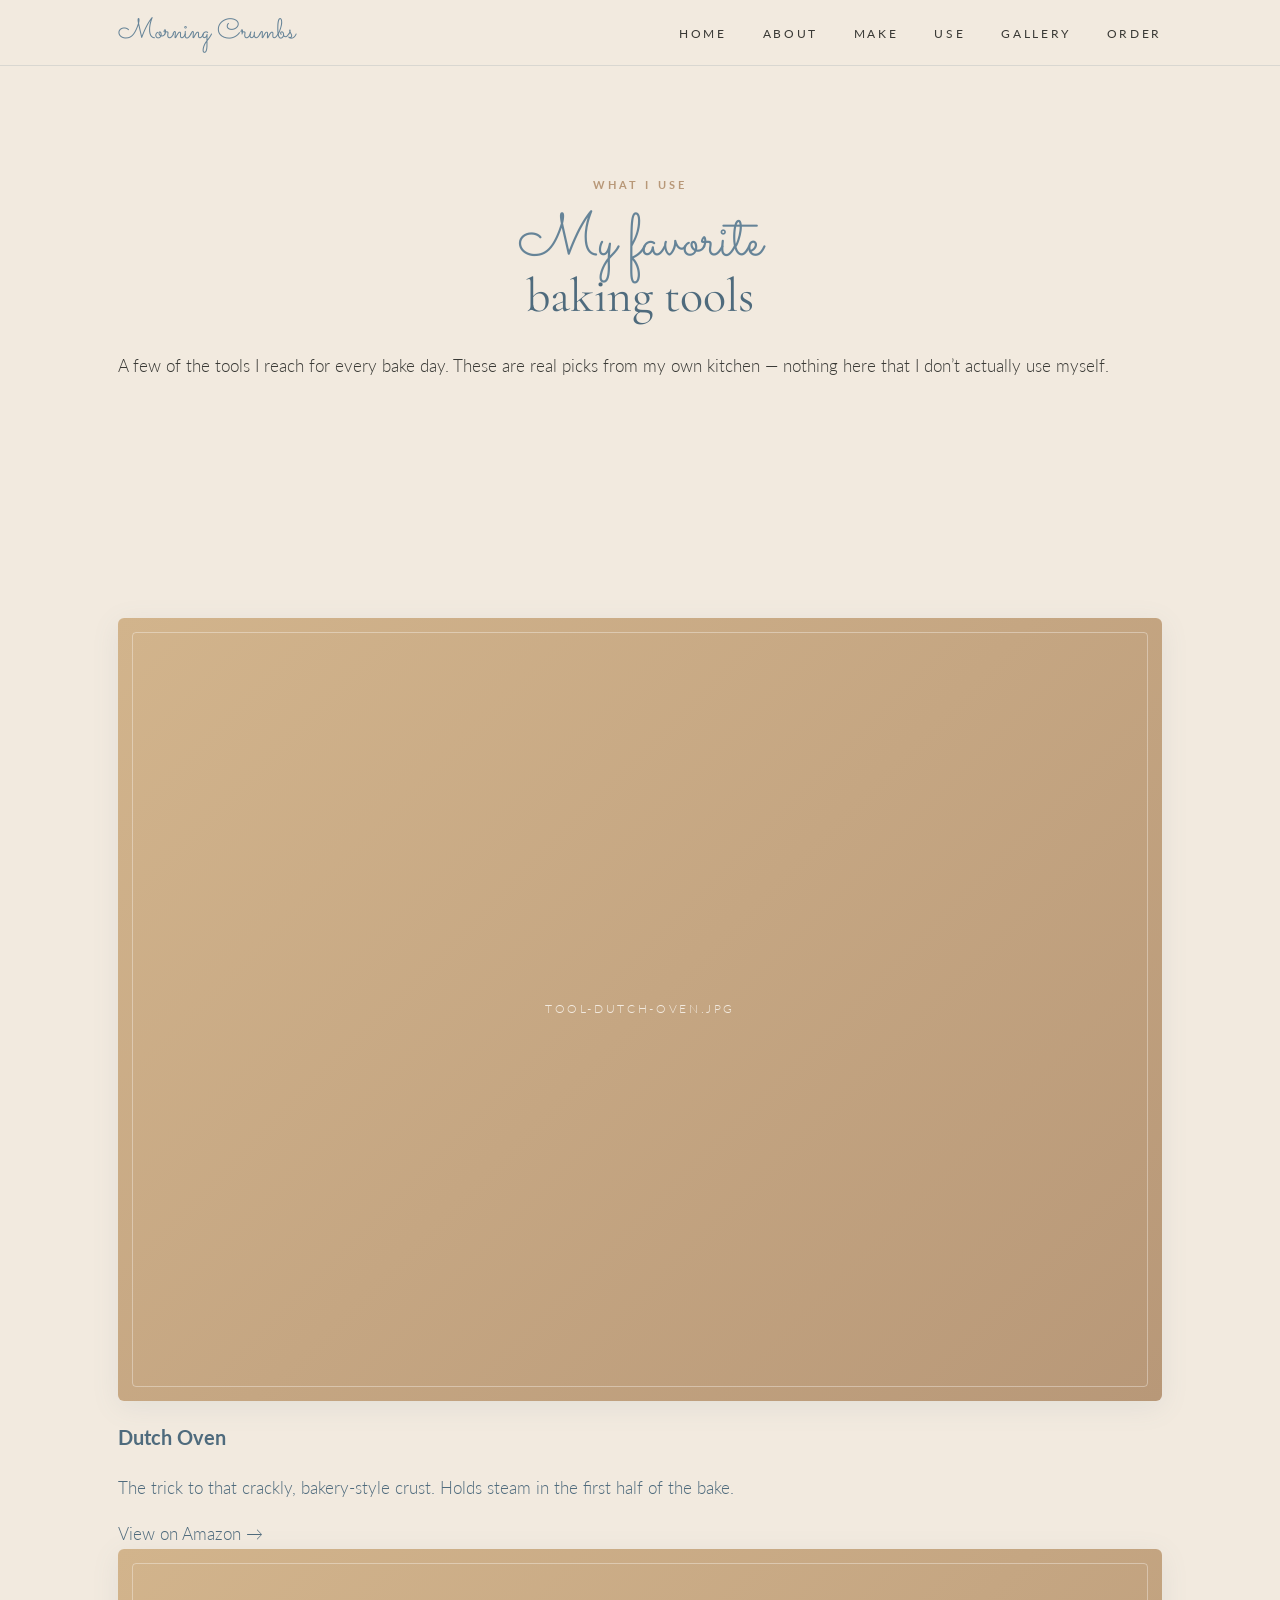
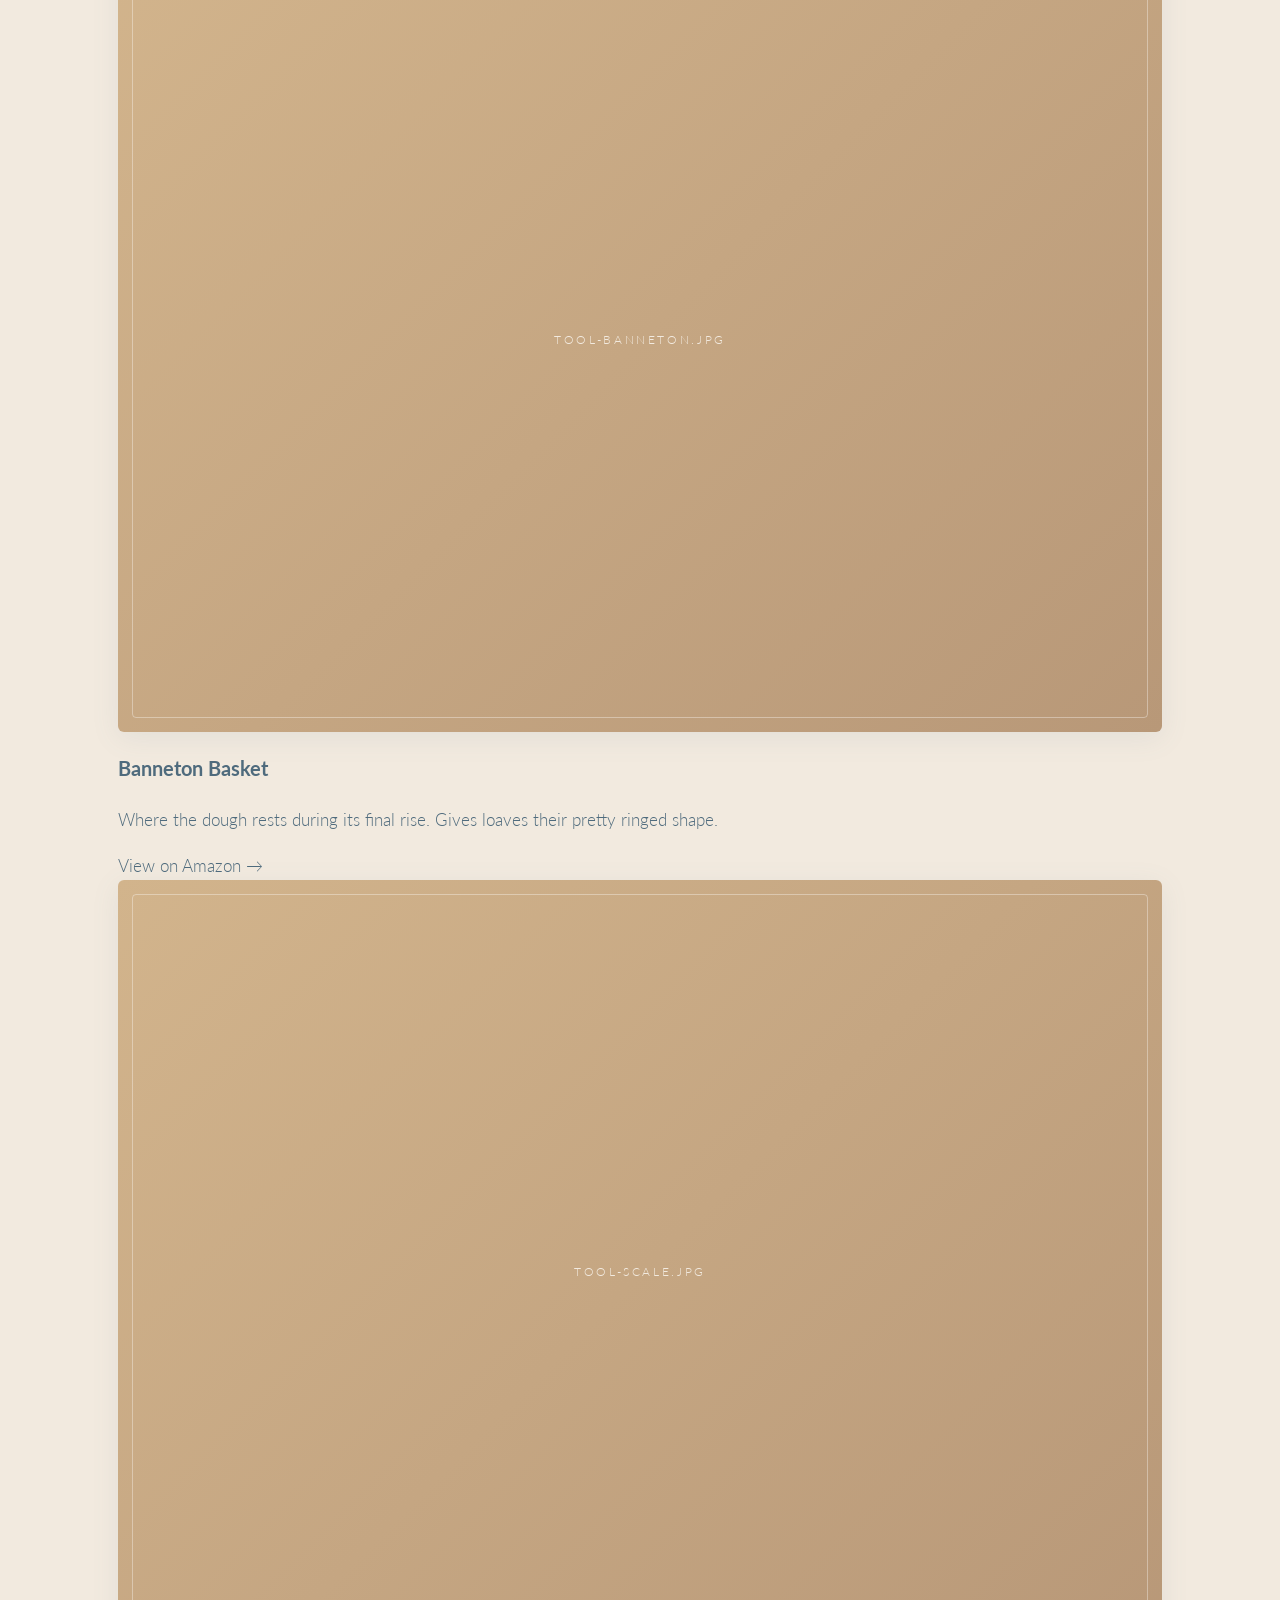
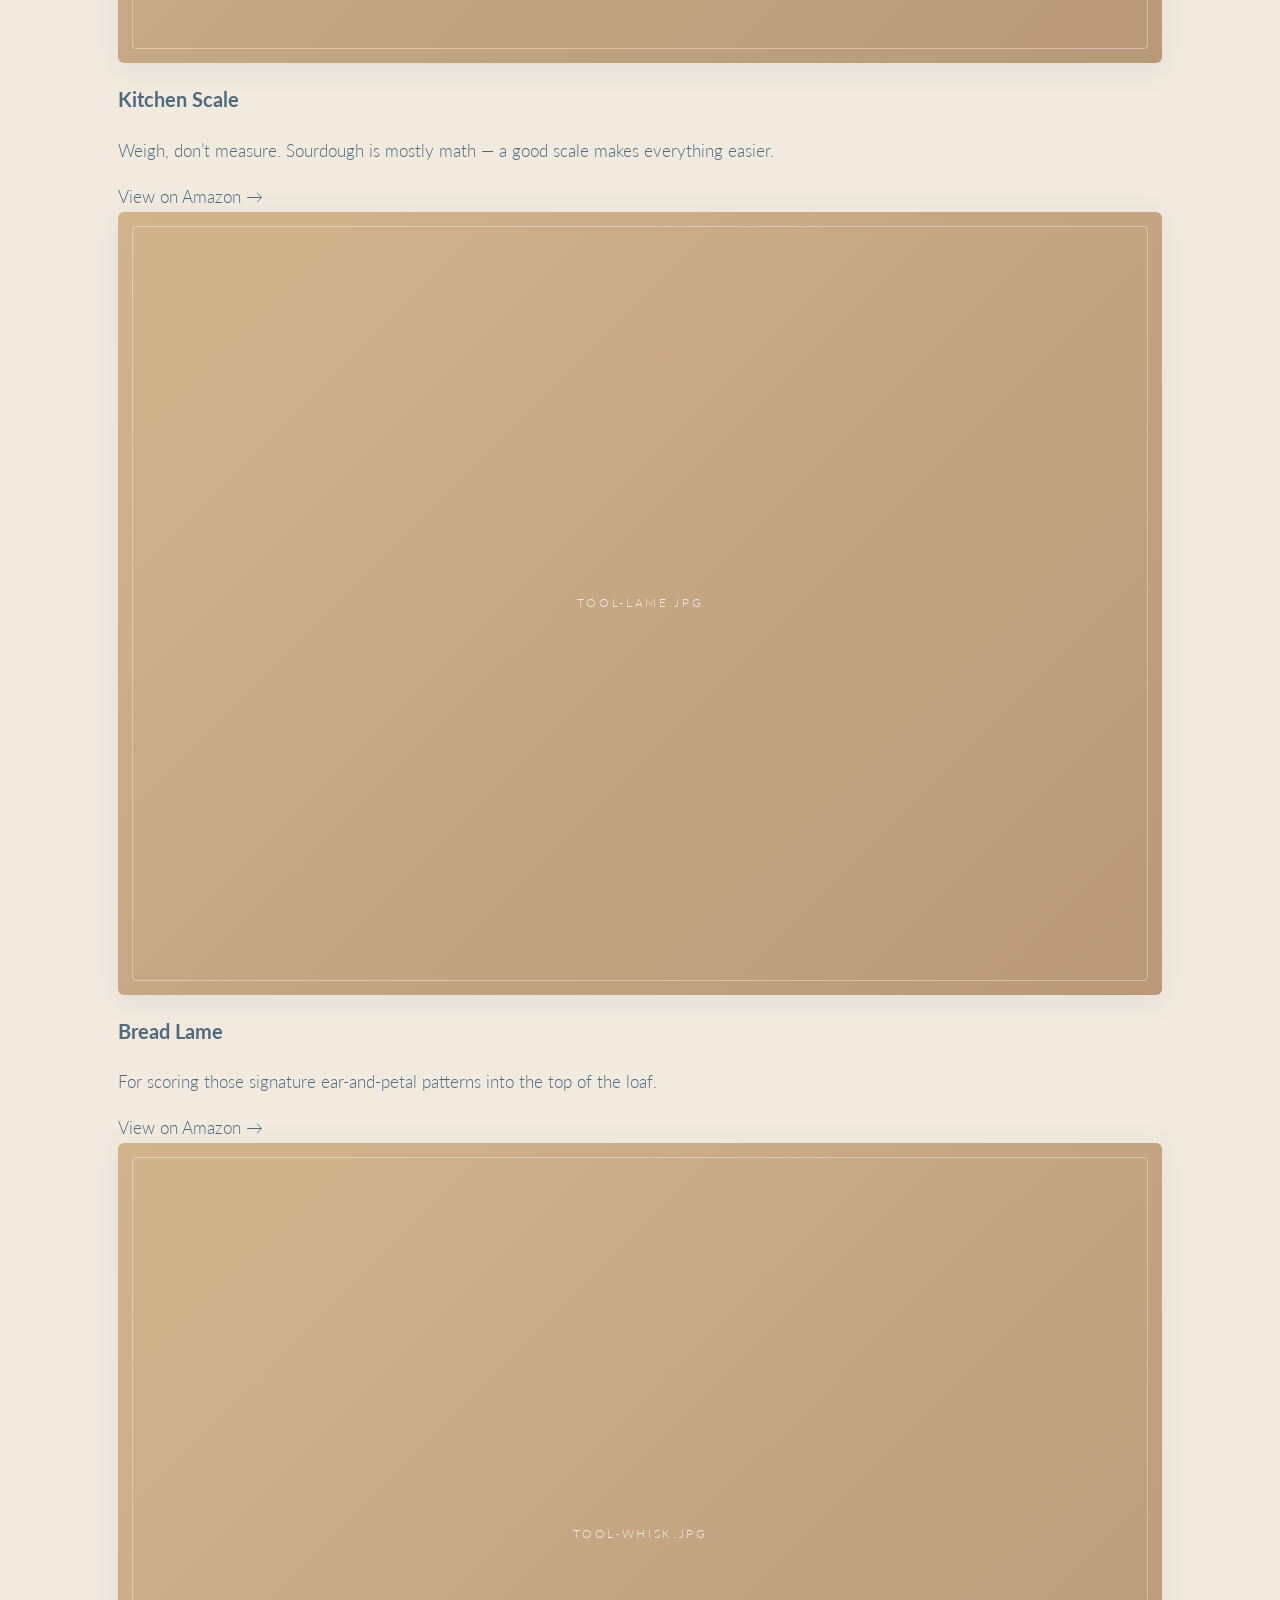
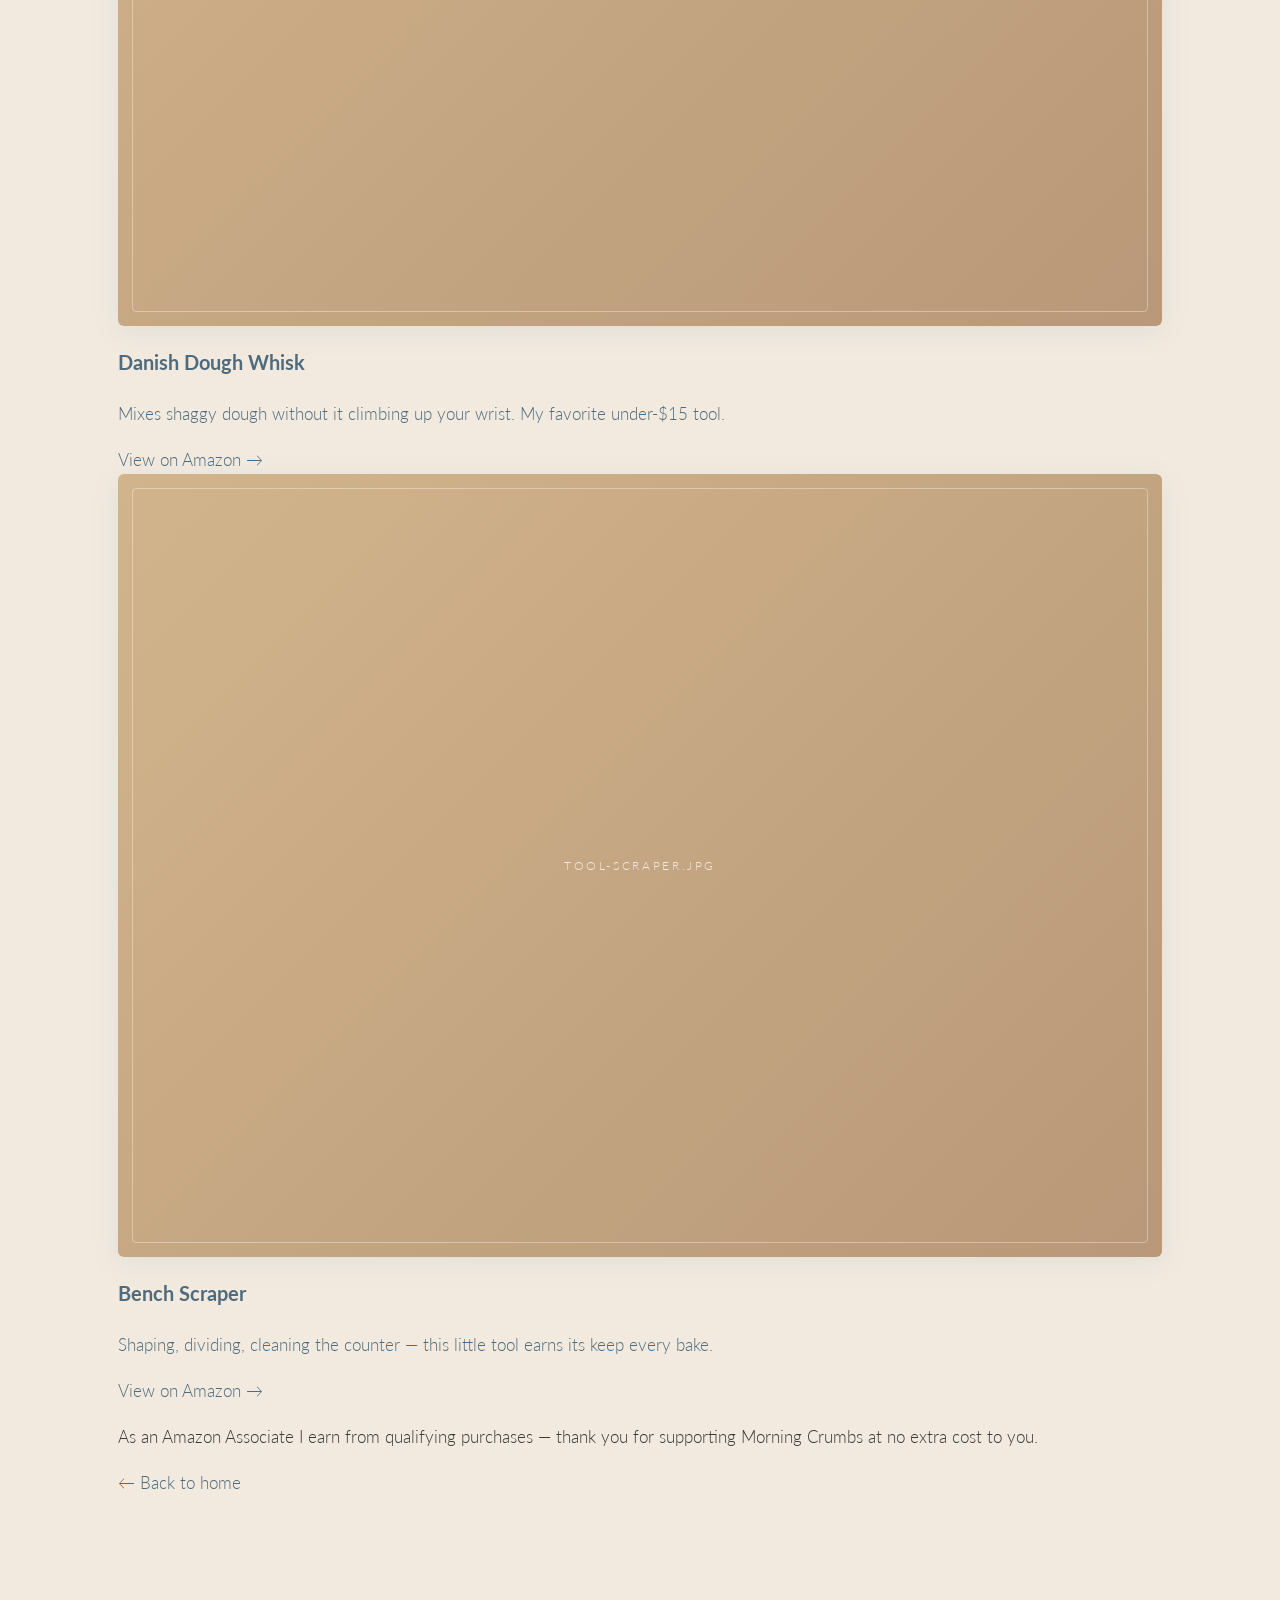
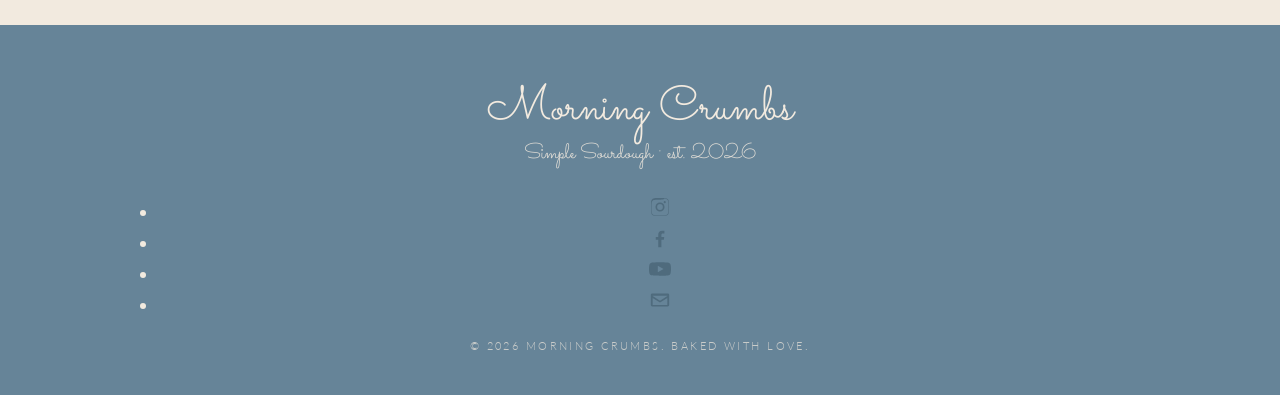
==== tools.html @ f0c8798b "Add files via upload" ====
<!DOCTYPE html>
<html lang="en">
<head>
  <meta charset="UTF-8" />
  <meta name="viewport" content="width=device-width, initial-scale=1.0" />
  <title>What I Use &mdash; Morning Crumbs</title>
  <meta name="description" content="The tools I reach for every bake day at Morning Crumbs &mdash; my favorite Dutch oven, banneton, scale, and more." />

  <link rel="icon" type="image/png" href="assets/morning-crumbs-logo-blue.png" />

  <link rel="preconnect" href="https://fonts.googleapis.com" />
  <link rel="preconnect" href="https://fonts.gstatic.com" crossorigin />
  <link href="https://fonts.googleapis.com/css2?family=Sacramento&family=Cormorant+Garamond:wght@300;400;500;600&family=Lato:wght@300;400;700&display=swap" rel="stylesheet" />

  <link rel="stylesheet" href="styles.css" />
</head>
<body>

  <!-- ============ NAV ============ -->
  <header class="nav-wrap">
    <nav class="nav container">
      <a href="index.html" class="nav-brand" aria-label="Morning Crumbs home">
        <span class="nav-brand-script">Morning Crumbs</span>
      </a>
      <ul class="nav-links">
        <li><a href="index.html#home">Home</a></li>
        <li><a href="index.html#about">About</a></li>
        <li><a href="index.html#products">Make</a></li>
        <li><a href="tools.html" class="active">Use</a></li>
        <li><a href="index.html#gallery">Gallery</a></li>
        <li><a href="index.html#contact">Order</a></li>
      </ul>
      <button class="nav-toggle" aria-label="Toggle menu" aria-expanded="false">
        <span></span><span></span><span></span>
      </button>
    </nav>
  </header>

  <!-- ============ TOOLS HEADER ============ -->
  <section class="tools-header">
    <div class="container">
      <p class="eyebrow center">What I Use</p>
      <h1 class="section-title center"><span class="script">My favorite</span><br/>baking tools</h1>
      <p class="section-intro">A few of the tools I reach for every bake day. These are real picks from my own kitchen &mdash; nothing here that I don&rsquo;t actually use myself.</p>
    </div>
  </section>

  <!-- ============ TOOLS GRID ============ -->
  <section class="tools-page">
    <div class="container">
      <!--
        =============================================================
        AMAZON AFFILIATE LINKS
        Replace each href below with your individual product link.
        How to grab a link: log into Amazon, find the product, look
        for the "SiteStripe" toolbar at the top of the page, click
        "Get Link" → "Text", and paste the URL into the matching
        href below. The link will already include your associate tag.
        Drop product photos into assets/ as listed in each card.
        =============================================================
      -->
      <div class="tools-grid">
        <a href="https://www.amazon.com/dp/REPLACE_WITH_PRODUCT_ID/?tag=YOUR_AMAZON_TAG" target="_blank" rel="noopener sponsored" class="tool-card">
          <div class="tool-photo">
            <img src="assets/tool-dutch-oven.jpg" alt="Dutch oven" onerror="this.style.display='none'; this.nextElementSibling.style.display='flex';" />
            <div class="photo-placeholder" style="display:none;"><span>tool-dutch-oven.jpg</span></div>
          </div>
          <h3>Dutch Oven</h3>
          <p>The trick to that crackly, bakery-style crust. Holds steam in the first half of the bake.</p>
          <span class="tool-link">View on Amazon &rarr;</span>
        </a>

        <a href="https://www.amazon.com/dp/REPLACE_WITH_PRODUCT_ID/?tag=YOUR_AMAZON_TAG" target="_blank" rel="noopener sponsored" class="tool-card">
          <div class="tool-photo">
            <img src="assets/tool-banneton.jpg" alt="Banneton proofing basket" onerror="this.style.display='none'; this.nextElementSibling.style.display='flex';" />
            <div class="photo-placeholder" style="display:none;"><span>tool-banneton.jpg</span></div>
          </div>
          <h3>Banneton Basket</h3>
          <p>Where the dough rests during its final rise. Gives loaves their pretty ringed shape.</p>
          <span class="tool-link">View on Amazon &rarr;</span>
        </a>

        <a href="https://www.amazon.com/dp/REPLACE_WITH_PRODUCT_ID/?tag=YOUR_AMAZON_TAG" target="_blank" rel="noopener sponsored" class="tool-card">
          <div class="tool-photo">
            <img src="assets/tool-scale.jpg" alt="Digital kitchen scale" onerror="this.style.display='none'; this.nextElementSibling.style.display='flex';" />
            <div class="photo-placeholder" style="display:none;"><span>tool-scale.jpg</span></div>
          </div>
          <h3>Kitchen Scale</h3>
          <p>Weigh, don&rsquo;t measure. Sourdough is mostly math &mdash; a good scale makes everything easier.</p>
          <span class="tool-link">View on Amazon &rarr;</span>
        </a>

        <a href="https://www.amazon.com/dp/REPLACE_WITH_PRODUCT_ID/?tag=YOUR_AMAZON_TAG" target="_blank" rel="noopener sponsored" class="tool-card">
          <div class="tool-photo">
            <img src="assets/tool-lame.jpg" alt="Bread lame for scoring" onerror="this.style.display='none'; this.nextElementSibling.style.display='flex';" />
            <div class="photo-placeholder" style="display:none;"><span>tool-lame.jpg</span></div>
          </div>
          <h3>Bread Lame</h3>
          <p>For scoring those signature ear-and-petal patterns into the top of the loaf.</p>
          <span class="tool-link">View on Amazon &rarr;</span>
        </a>

        <a href="https://www.amazon.com/dp/REPLACE_WITH_PRODUCT_ID/?tag=YOUR_AMAZON_TAG" target="_blank" rel="noopener sponsored" class="tool-card">
          <div class="tool-photo">
            <img src="assets/tool-whisk.jpg" alt="Danish dough whisk" onerror="this.style.display='none'; this.nextElementSibling.style.display='flex';" />
            <div class="photo-placeholder" style="display:none;"><span>tool-whisk.jpg</span></div>
          </div>
          <h3>Danish Dough Whisk</h3>
          <p>Mixes shaggy dough without it climbing up your wrist. My favorite under-$15 tool.</p>
          <span class="tool-link">View on Amazon &rarr;</span>
        </a>

        <a href="https://www.amazon.com/dp/REPLACE_WITH_PRODUCT_ID/?tag=YOUR_AMAZON_TAG" target="_blank" rel="noopener sponsored" class="tool-card">
          <div class="tool-photo">
            <img src="assets/tool-scraper.jpg" alt="Bench scraper" onerror="this.style.display='none'; this.nextElementSibling.style.display='flex';" />
            <div class="photo-placeholder" style="display:none;"><span>tool-scraper.jpg</span></div>
          </div>
          <h3>Bench Scraper</h3>
          <p>Shaping, dividing, cleaning the counter &mdash; this little tool earns its keep every bake.</p>
          <span class="tool-link">View on Amazon &rarr;</span>
        </a>
      </div>

      <p class="affiliate-disclosure">As an Amazon Associate I earn from qualifying purchases &mdash; thank you for supporting Morning Crumbs at no extra cost to you.</p>

      <p class="back-link"><a href="index.html#home">&larr; Back to home</a></p>
    </div>
  </section>

  <!-- ============ FOOTER ============ -->
  <footer class="footer">
    <div class="container footer-inner">
      <p class="footer-script">Morning Crumbs</p>
      <p class="footer-tag">Simple Sourdough &middot; est. 2026</p>
      <ul class="footer-socials" aria-label="Follow Morning Crumbs">
        <li><a href="https://instagram.com/morningcrumbssourdough" target="_blank" rel="noopener" aria-label="Instagram">
          <svg viewBox="0 0 24 24" width="22" height="22" fill="currentColor" aria-hidden="true"><path d="M12 2.2c3.2 0 3.6 0 4.85.07 1.17.05 1.8.25 2.23.41.56.22.96.48 1.38.9.42.42.68.82.9 1.38.16.42.36 1.06.41 2.23.06 1.26.07 1.65.07 4.85s0 3.6-.07 4.85c-.05 1.17-.25 1.8-.41 2.23a3.7 3.7 0 0 1-.9 1.38c-.42.42-.82.68-1.38.9-.42.16-1.06.36-2.23.41-1.26.06-1.65.07-4.85.07s-3.6 0-4.85-.07c-1.17-.05-1.8-.25-2.23-.41a3.7 3.7 0 0 1-1.38-.9 3.7 3.7 0 0 1-.9-1.38c-.16-.42-.36-1.06-.41-2.23C2.21 15.6 2.2 15.2 2.2 12s0-3.6.07-4.85c.05-1.17.25-1.8.41-2.23.22-.56.48-.96.9-1.38.42-.42.82-.68 1.38-.9.42-.16 1.06-.36 2.23-.41C8.4 2.21 8.8 2.2 12 2.2zm0 1.8c-3.15 0-3.52 0-4.76.07-1.06.05-1.64.22-2.02.37-.5.2-.86.43-1.24.81a3.4 3.4 0 0 0-.81 1.24c-.15.38-.32.96-.37 2.02C2.74 8.48 2.73 8.85 2.73 12s0 3.52.07 4.76c.05 1.06.22 1.64.37 2.02.2.5.43.86.81 1.24.38.38.74.61 1.24.81.38.15.96.32 2.02.37 1.24.06 1.61.07 4.76.07s3.52 0 4.76-.07c1.06-.05 1.64-.22 2.02-.37.5-.2.86-.43 1.24-.81.38-.38.61-.74.81-1.24.15-.38.32-.96.37-2.02.06-1.24.07-1.61.07-4.76s0-3.52-.07-4.76c-.05-1.06-.22-1.64-.37-2.02a3.4 3.4 0 0 0-.81-1.24 3.4 3.4 0 0 0-1.24-.81c-.38-.15-.96-.32-2.02-.37C15.52 4.01 15.15 4 12 4zm0 3.05a4.95 4.95 0 1 1 0 9.9 4.95 4.95 0 0 1 0-9.9zm0 1.8a3.15 3.15 0 1 0 0 6.3 3.15 3.15 0 0 0 0-6.3zm5.16-.94a1.16 1.16 0 1 1 0-2.32 1.16 1.16 0 0 1 0 2.32z"/></svg>
        </a></li>
        <li><a href="https://facebook.com/morningcrumbssourdough" target="_blank" rel="noopener" aria-label="Facebook">
          <svg viewBox="0 0 24 24" width="22" height="22" fill="currentColor" aria-hidden="true"><path d="M13.5 22v-8h2.7l.4-3.2h-3.1V8.7c0-.9.3-1.6 1.6-1.6h1.7V4.2c-.3 0-1.3-.1-2.5-.1-2.5 0-4.2 1.5-4.2 4.3v2.4H7.4V14h2.7v8h3.4z"/></svg>
        </a></li>
        <li><a href="https://www.youtube.com/channel/UCYYG9wvLgnEPWHG2cL1YgfA" target="_blank" rel="noopener" aria-label="YouTube">
          <svg viewBox="0 0 24 24" width="22" height="22" fill="currentColor" aria-hidden="true"><path d="M23.5 7.2a3 3 0 0 0-2.1-2.1C19.5 4.5 12 4.5 12 4.5s-7.5 0-9.4.6a3 3 0 0 0-2.1 2.1C0 9.1 0 12 0 12s0 2.9.5 4.8a3 3 0 0 0 2.1 2.1c1.9.6 9.4.6 9.4.6s7.5 0 9.4-.6a3 3 0 0 0 2.1-2.1c.5-1.9.5-4.8.5-4.8s0-2.9-.5-4.8zM9.6 15.6V8.4l6.3 3.6-6.3 3.6z"/></svg>
        </a></li>
        <li><a href="mailto:adri.dostine@gmail.com" aria-label="Email">
          <svg viewBox="0 0 24 24" width="22" height="22" fill="currentColor" aria-hidden="true"><path d="M2 6.5C2 5.7 2.7 5 3.5 5h17c.8 0 1.5.7 1.5 1.5v11c0 .8-.7 1.5-1.5 1.5h-17C2.7 19 2 18.3 2 17.5v-11zm2 .8v.4l8 5 8-5v-.4H4zm16 2.5-7.5 4.7c-.3.2-.7.2-1 0L4 9.8v7.7h16V9.8z"/></svg>
        </a></li>
      </ul>
      <p class="footer-meta">&copy; <span id="year"></span> Morning Crumbs. Baked with love.</p>
    </div>
  </footer>

  <script>
    const toggle = document.querySelector('.nav-toggle');
    const links = document.querySelector('.nav-links');
    toggle.addEventListener('click', () => {
      const open = links.classList.toggle('open');
      toggle.setAttribute('aria-expanded', open);
    });
    document.querySelectorAll('.nav-links a').forEach(a =>
      a.addEventListener('click', () => links.classList.remove('open'))
    );
    document.getElementById('year').textContent = new Date().getFullYear();
  </script>
</body>
</html>
---- styles.css ----
/* =========================================================
   Morning Crumbs — Simple Sourdough
   Brand palette:
     --tan:   #d2b48c
     --blue:  #668498
     --cream: #f2eadf
   Type:
     Sacramento (script — closest free match to "Vintage Goods")
     Cormorant Garamond (display serif)
     Lato (clean body sans for long reading)
   ========================================================= */

:root {
  --tan: #d2b48c;
  --tan-deep: #b89878;
  --blue: #668498;
  --blue-deep: #4f6b7d;
  --cream: #f2eadf;
  --cream-soft: #f9f4ec;
  --ink: #3a3a36;
  --ink-soft: #6b6a64;
  --line: rgba(102, 132, 152, 0.18);
  --shadow: 0 6px 28px rgba(102, 132, 152, 0.10);

  --font-script: 'Sacramento', cursive;
  --font-display: 'Cormorant Garamond', 'Times New Roman', serif;
  --font-body: 'Lato', -apple-system, BlinkMacSystemFont, 'Segoe UI', sans-serif;
}

/* ---------- base ---------- */
* { box-sizing: border-box; }
html { scroll-behavior: smooth; }
body {
  margin: 0;
  background: var(--cream);
  color: var(--ink);
  font-family: var(--font-body);
  font-weight: 300;
  font-size: 17px;
  line-height: 1.7;
  -webkit-font-smoothing: antialiased;
  -moz-osx-font-smoothing: grayscale;
}
img { max-width: 100%; display: block; }
a { color: var(--blue-deep); text-decoration: none; transition: color .2s ease; }
a:hover { color: var(--blue); }

.container {
  max-width: 1100px;
  margin: 0 auto;
  padding: 0 28px;
}

/* ---------- typography ---------- */
.script { font-family: var(--font-script); color: var(--blue); font-weight: 400; }
.eyebrow {
  font-family: var(--font-body);
  font-weight: 700;
  font-size: 11px;
  letter-spacing: 0.28em;
  text-transform: uppercase;
  color: var(--tan-deep);
  margin: 0 0 14px;
}
.eyebrow.center { text-align: center; }
.section-title {
  font-family: var(--font-display);
  font-weight: 400;
  font-size: clamp(2rem, 4vw, 3rem);
  line-height: 1.15;
  color: var(--blue-deep);
  margin: 0 0 28px;
}
.section-title.center { text-align: center; }
.section-title .script {
  font-size: 1.25em;
  display: inline-block;
  margin-bottom: -0.15em;
}

/* ---------- buttons ---------- */
.btn {
  display: inline-block;
  padding: 14px 28px;
  font-family: var(--font-body);
  font-weight: 400;
  font-size: 13px;
  letter-spacing: 0.22em;
  text-transform: uppercase;
  border-radius: 999px;
  cursor: pointer;
  transition: all .25s ease;
  border: 1.5px solid transparent;
}
.btn-primary {
  background: var(--blue);
  color: var(--cream);
  border-color: var(--blue);
}
.btn-primary:hover {
  background: var(--blue-deep);
  border-color: var(--blue-deep);
  color: var(--cream);
  transform: translateY(-1px);
}
.btn-ghost {
  background: transparent;
  color: var(--blue-deep);
  border-color: var(--blue);
}
.btn-ghost:hover {
  background: var(--blue);
  color: var(--cream);
}

/* ---------- nav ---------- */
.nav-wrap {
  position: sticky;
  top: 0;
  z-index: 50;
  background: rgba(242, 234, 223, 0.92);
  backdrop-filter: blur(8px);
  -webkit-backdrop-filter: blur(8px);
  border-bottom: 1px solid var(--line);
}
.nav {
  display: flex;
  align-items: center;
  justify-content: space-between;
  padding-top: 18px;
  padding-bottom: 18px;
}
.nav-brand-script {
  font-family: var(--font-script);
  font-size: 28px;
  color: var(--blue);
  line-height: 1;
}
.nav-links {
  display: flex;
  gap: 36px;
  list-style: none;
  margin: 0;
  padding: 0;
}
.nav-links a {
  font-family: var(--font-body);
  font-size: 12px;
  font-weight: 400;
  letter-spacing: 0.22em;
  text-transform: uppercase;
  color: var(--ink);
  position: relative;
}
.nav-links a::after {
  content: '';
  position: absolute;
  left: 0; right: 0;
  bottom: -6px;
  height: 1px;
  background: var(--blue);
  transform: scaleX(0);
  transform-origin: center;
  transition: transform .25s ease;
}
.nav-links a:hover::after { transform: scaleX(1); }

.nav-toggle {
  display: none;
  background: none;
  border: 0;
  width: 40px;
  height: 40px;
  cursor: pointer;
  padding: 8px;
}
.nav-toggle span {
  display: block;
  width: 100%;
  height: 1.5px;
  background: var(--blue-deep);
  margin: 5px 0;
  transition: transform .2s ease;
}

/* ---------- hero ---------- */
.hero {
  position: relative;
  min-height: 88vh;
  display: flex;
  align-items: center;
  background:
    radial-gradient(ellipse at top, rgba(210, 180, 140, 0.18), transparent 60%),
    radial-gradient(ellipse at bottom right, rgba(102, 132, 152, 0.12), transparent 55%),
    var(--cream);
  overflow: hidden;
}
.hero-inner {
  text-align: center;
  width: 100%;
  padding-top: 60px;
  padding-bottom: 80px;
}
.hero-logo {
  max-width: 460px;
  margin: 0 auto 18px;
}
.hero-logo img {
  width: 100%;
  height: auto;
}
.logo-placeholder {
  width: 100%;
  max-width: 460px;
  aspect-ratio: 1 / 1;
  margin: 0 auto;
  background: var(--cream-soft);
  border: 1.5px dashed var(--blue);
  border-radius: 8px;
  display: flex;
  align-items: center;
  justify-content: center;
  text-align: center;
  font-family: var(--font-body);
  font-size: 12px;
  letter-spacing: 0.22em;
  text-transform: uppercase;
  color: var(--blue);
  line-height: 1.6;
  opacity: 0.75;
}
.hero-tag {
  font-family: var(--font-display);
  font-style: italic;
  font-size: clamp(1.05rem, 1.6vw, 1.35rem);
  color: var(--ink-soft);
  max-width: 540px;
  margin: 0 auto 36px;
  line-height: 1.5;
}
.hero-cta {
  display: flex;
  gap: 14px;
  justify-content: center;
  flex-wrap: wrap;
}
.hero-scroll {
  position: absolute;
  bottom: 24px;
  left: 50%;
  transform: translateX(-50%);
  width: 24px;
  height: 38px;
  border: 1.5px solid var(--blue);
  border-radius: 14px;
  opacity: 0.45;
}
.hero-scroll span {
  display: block;
  width: 3px; height: 8px;
  background: var(--blue);
  border-radius: 2px;
  margin: 6px auto 0;
  animation: scroll 1.6s ease-in-out infinite;
}
@keyframes scroll {
  0%, 100% { transform: translateY(0); opacity: 1; }
  50%      { transform: translateY(10px); opacity: 0; }
}

/* ---------- sections shared ---------- */
section { padding: 110px 0; }
@media (max-width: 720px) { section { padding: 80px 0; } }

/* ---------- about ---------- */
.about { background: var(--cream-soft); }
.about-grid {
  display: grid;
  grid-template-columns: 1fr 1.2fr;
  gap: 70px;
  align-items: center;
}
.about-copy p { margin: 0 0 16px; color: var(--ink); }
.signature {
  font-family: var(--font-script);
  font-size: 1.8rem !important;
  color: var(--blue);
  margin-top: 24px !important;
}
.photo-placeholder {
  background: linear-gradient(135deg, var(--tan) 0%, var(--tan-deep) 100%);
  border-radius: 6px;
  aspect-ratio: 4 / 3;
  display: flex;
  align-items: center;
  justify-content: center;
  color: var(--cream);
  font-family: var(--font-body);
  font-size: 12px;
  letter-spacing: 0.22em;
  text-transform: uppercase;
  position: relative;
  overflow: hidden;
  box-shadow: var(--shadow);
}
.photo-placeholder::before {
  content: '';
  position: absolute;
  inset: 14px;
  border: 1px solid rgba(255,255,255,0.35);
  border-radius: 4px;
  pointer-events: none;
}
.photo-placeholder span { position: relative; z-index: 1; }
.photo-portrait { aspect-ratio: 4 / 5; }

/* ---------- products ---------- */
.products { background: var(--cream); }
.product-grid {
  margin-top: 56px;
  display: grid;
  grid-template-columns: repeat(4, 1fr);
  gap: 32px;
}
.product-card {
  background: var(--cream-soft);
  padding: 18px 18px 26px;
  border-radius: 8px;
  text-align: center;
  transition: transform .25s ease, box-shadow .25s ease;
}
.product-card:hover {
  transform: translateY(-4px);
  box-shadow: var(--shadow);
}
.product-photo { margin-bottom: 22px; }
.product-card .photo-placeholder { aspect-ratio: 1 / 1; }
.product-card h3 {
  font-family: var(--font-display);
  font-weight: 500;
  font-size: 1.35rem;
  color: var(--blue-deep);
  margin: 0 0 8px;
}
.product-card p {
  font-size: 0.95rem;
  color: var(--ink-soft);
  margin: 0;
  line-height: 1.55;
}
.badge {
  display: inline-block;
  font-family: var(--font-body);
  font-size: 9px;
  font-weight: 700;
  letter-spacing: 0.2em;
  text-transform: uppercase;
  background: var(--tan);
  color: var(--cream);
  padding: 3px 8px;
  border-radius: 999px;
  vertical-align: middle;
  margin-left: 4px;
}

/* ---------- contact ---------- */
.contact {
  background: linear-gradient(180deg, var(--cream-soft) 0%, var(--cream) 100%);
}
.contact-grid {
  display: grid;
  grid-template-columns: 1fr 1.1fr;
  gap: 70px;
  align-items: start;
}
.contact-copy p { color: var(--ink); margin: 0 0 14px; }
.contact-links {
  list-style: none;
  padding: 0;
  margin: 22px 0 0;
}
.contact-links li { margin-bottom: 12px; }
.contact-links a {
  display: inline-flex;
  align-items: center;
  gap: 12px;
  color: var(--blue-deep);
  font-family: var(--font-body);
  font-size: 14px;
}
.contact-links a:hover { color: var(--blue); }
.contact-links svg { color: var(--tan-deep); flex-shrink: 0; }

/* form */
.contact-form {
  background: #fff;
  padding: 36px;
  border-radius: 10px;
  box-shadow: var(--shadow);
  border: 1px solid var(--line);
}
.contact-form label {
  display: block;
  margin-bottom: 18px;
}
.contact-form label > span {
  display: block;
  font-family: var(--font-body);
  font-size: 11px;
  letter-spacing: 0.22em;
  text-transform: uppercase;
  color: var(--tan-deep);
  font-weight: 700;
  margin-bottom: 8px;
}
.contact-form input,
.contact-form select,
.contact-form textarea {
  width: 100%;
  padding: 12px 14px;
  font-family: var(--font-body);
  font-size: 15px;
  color: var(--ink);
  background: var(--cream-soft);
  border: 1px solid var(--line);
  border-radius: 6px;
  transition: border-color .2s ease, background .2s ease;
}
.contact-form input:focus,
.contact-form select:focus,
.contact-form textarea:focus {
  outline: none;
  border-color: var(--blue);
  background: #fff;
}
.contact-form textarea { resize: vertical; min-height: 100px; }
.contact-form button { width: 100%; margin-top: 6px; }
.form-note {
  font-family: var(--font-display);
  font-style: italic;
  text-align: center;
  color: var(--ink-soft);
  font-size: 0.95rem;
  margin: 16px 0 0;
}

/* ---------- footer ---------- */
.footer {
  background: var(--blue);
  color: var(--cream);
  padding: 60px 0 40px;
  text-align: center;
}
.footer-script {
  font-family: var(--font-script);
  font-size: 3rem;
  color: var(--cream);
  margin: 0;
  line-height: 1;
}
.footer-tag {
  font-family: var(--font-script);
  font-size: 1.3rem;
  color: var(--cream);
  opacity: 0.85;
  margin: 4px 0 24px;
}
.footer-meta {
  font-family: var(--font-body);
  font-size: 11px;
  letter-spacing: 0.22em;
  text-transform: uppercase;
  opacity: 0.7;
  margin: 0;
}

/* ---------- responsive ---------- */
@media (max-width: 860px) {
  .about-grid,
  .contact-grid {
    grid-template-columns: 1fr;
    gap: 48px;
  }
  .product-grid {
    grid-template-columns: repeat(2, 1fr);
  }
}

@media (max-width: 720px) {
  .nav-toggle { display: block; }
  .nav-links {
    position: absolute;
    top: 100%;
    left: 0; right: 0;
    background: var(--cream);
    flex-direction: column;
    gap: 0;
    padding: 0;
    max-height: 0;
    overflow: hidden;
    transition: max-height .3s ease;
    border-bottom: 1px solid var(--line);
  }
  .nav-links.open { max-height: 320px; }
  .nav-links li {
    border-top: 1px solid var(--line);
  }
  .nav-links a {
    display: block;
    padding: 18px 28px;
  }
  .product-grid { grid-template-columns: 1fr; }
  .contact-form { padding: 24px; }
  .hero { min-height: 70vh; }
}
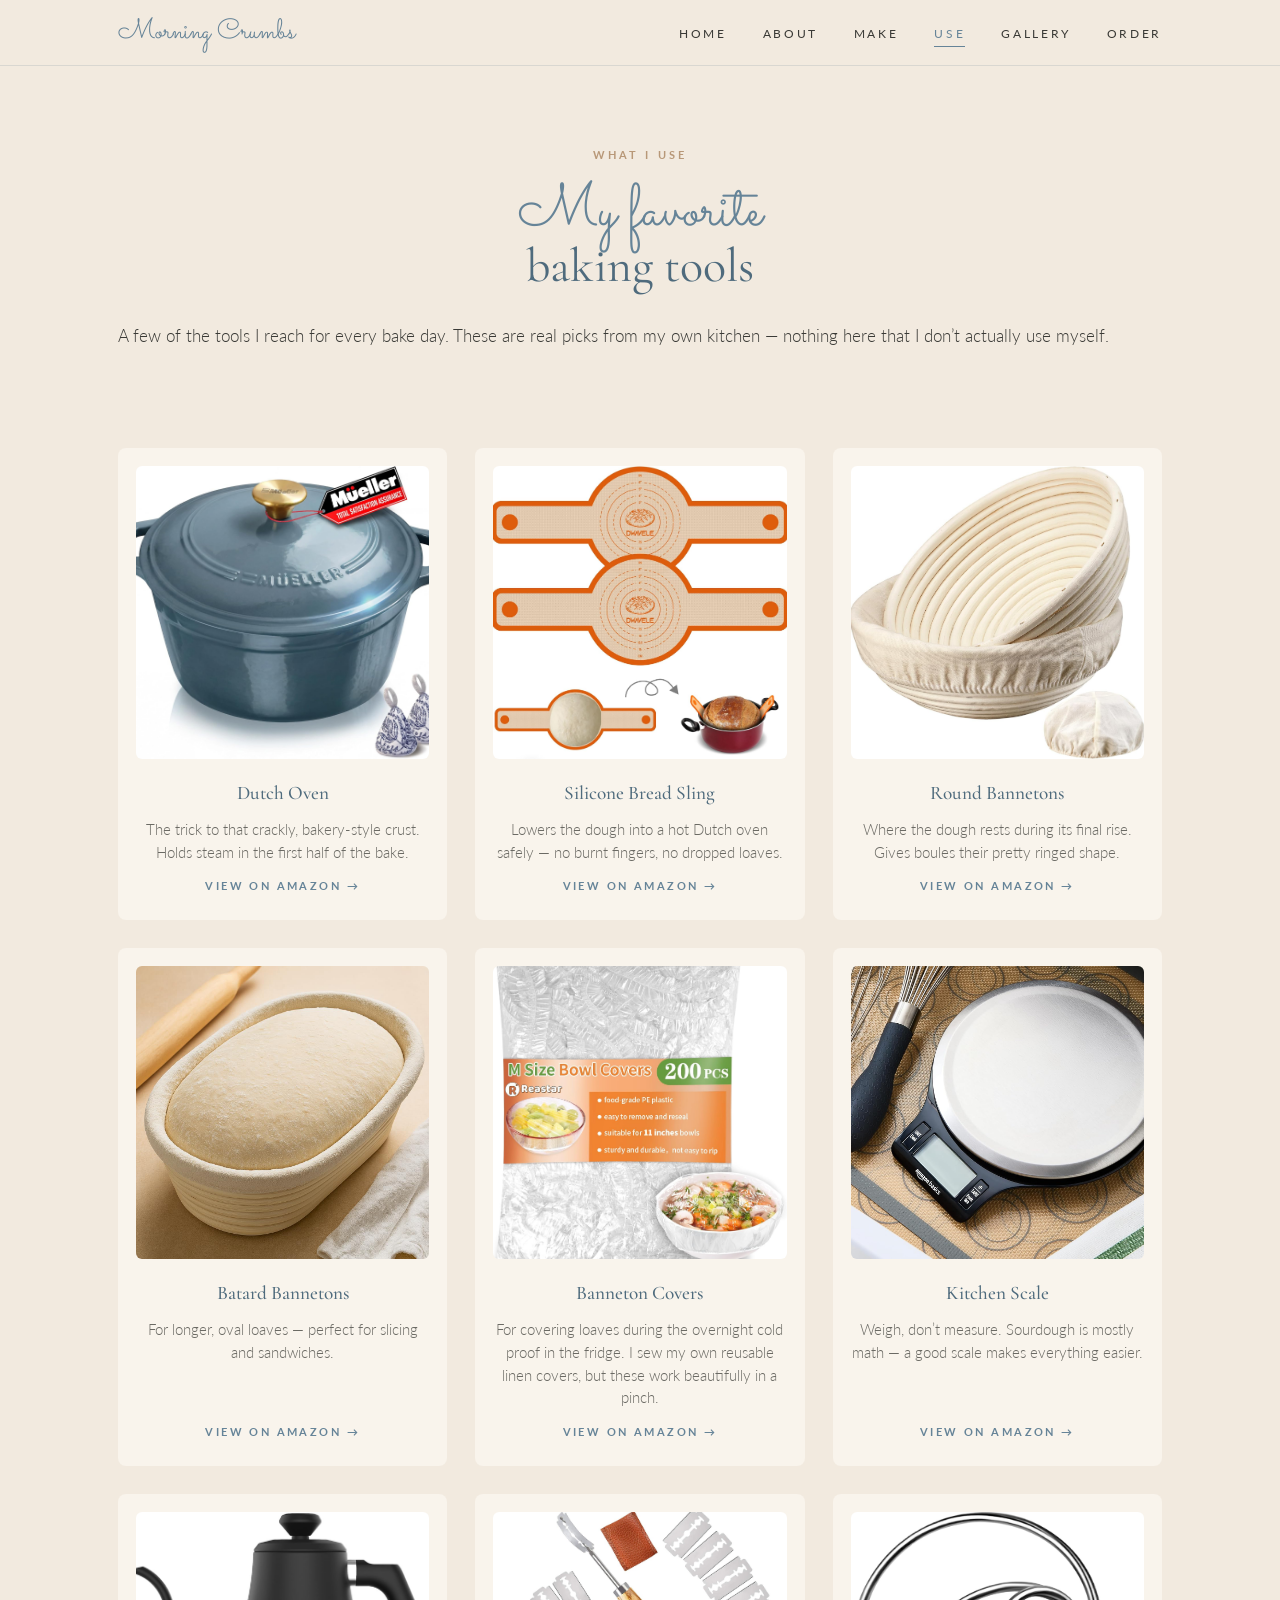
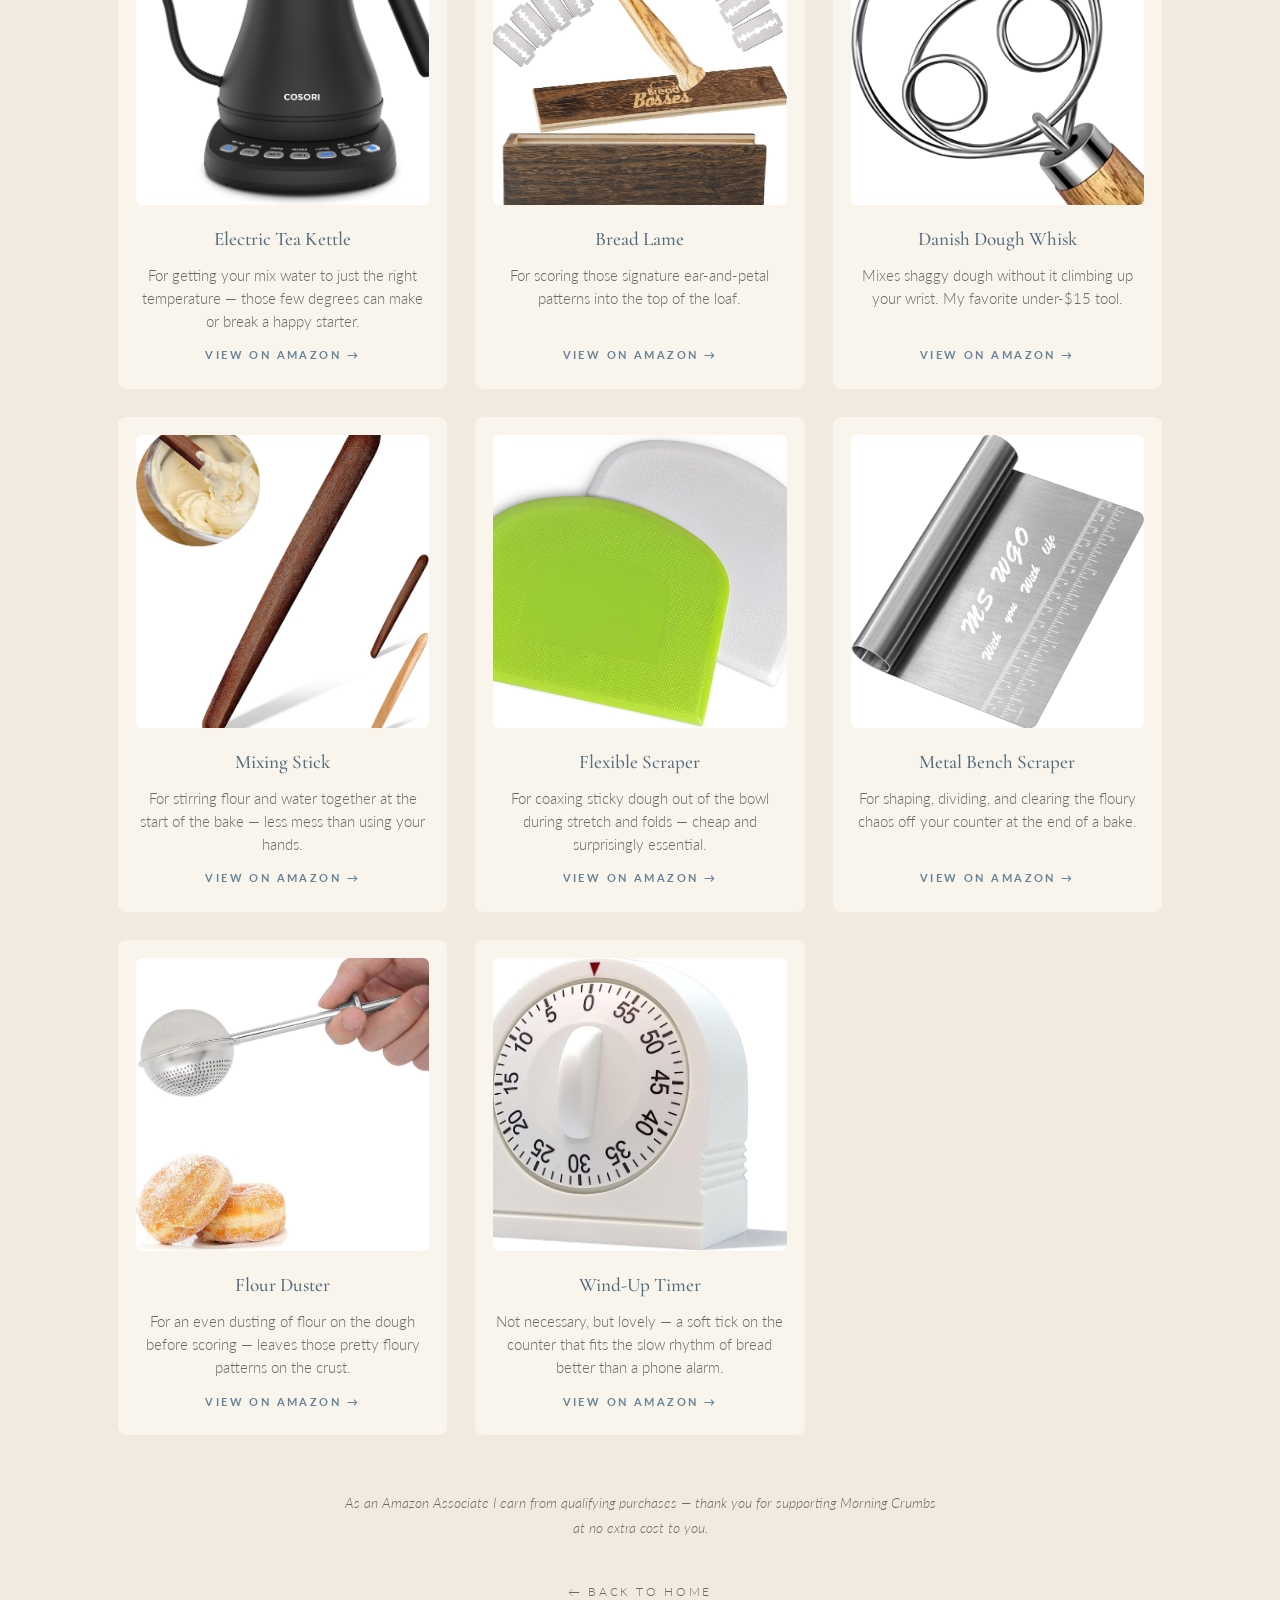
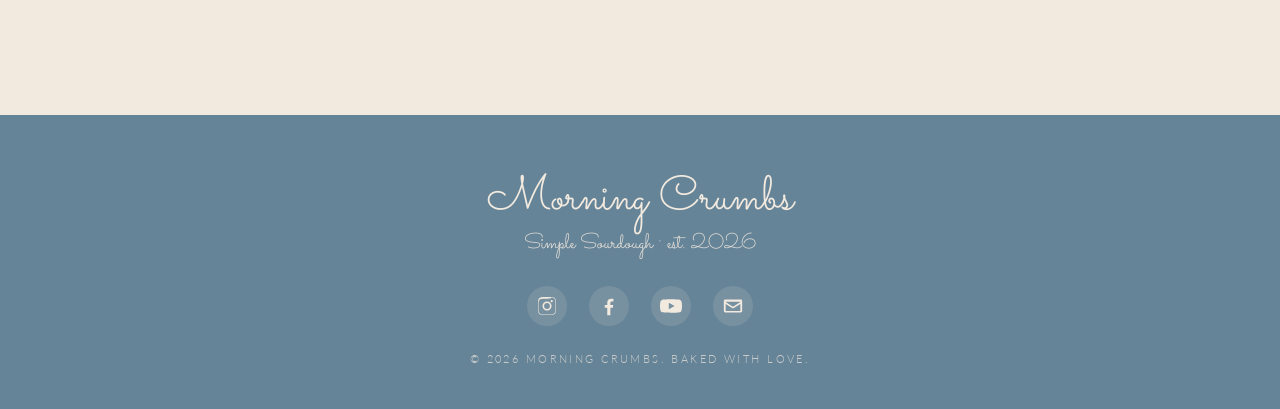
==== commit 32f701f2: "Add files via upload" ====
--- a/tools.html
+++ b/tools.html
@@ -60,7 +60,7 @@
         =============================================================
       -->
       <div class="tools-grid">
-        <a href="https://www.amazon.com/dp/REPLACE_WITH_PRODUCT_ID/?tag=YOUR_AMAZON_TAG" target="_blank" rel="noopener sponsored" class="tool-card">
+        <a href="https://amzn.to/4tm9uWR" target="_blank" rel="noopener sponsored" class="tool-card">
           <div class="tool-photo">
             <img src="assets/tool-dutch-oven.jpg" alt="Dutch oven" onerror="this.style.display='none'; this.nextElementSibling.style.display='flex';" />
             <div class="photo-placeholder" style="display:none;"><span>tool-dutch-oven.jpg</span></div>
@@ -70,17 +70,47 @@
           <span class="tool-link">View on Amazon &rarr;</span>
         </a>
 
-        <a href="https://www.amazon.com/dp/REPLACE_WITH_PRODUCT_ID/?tag=YOUR_AMAZON_TAG" target="_blank" rel="noopener sponsored" class="tool-card">
-          <div class="tool-photo">
-            <img src="assets/tool-banneton.jpg" alt="Banneton proofing basket" onerror="this.style.display='none'; this.nextElementSibling.style.display='flex';" />
-            <div class="photo-placeholder" style="display:none;"><span>tool-banneton.jpg</span></div>
-          </div>
-          <h3>Banneton Basket</h3>
-          <p>Where the dough rests during its final rise. Gives loaves their pretty ringed shape.</p>
-          <span class="tool-link">View on Amazon &rarr;</span>
-        </a>
-
-        <a href="https://www.amazon.com/dp/REPLACE_WITH_PRODUCT_ID/?tag=YOUR_AMAZON_TAG" target="_blank" rel="noopener sponsored" class="tool-card">
+        <a href="https://amzn.to/3RmT96Z" target="_blank" rel="noopener sponsored" class="tool-card">
+          <div class="tool-photo">
+            <img src="assets/tool-bread-sling.jpg" alt="Silicone bread sling" onerror="this.style.display='none'; this.nextElementSibling.style.display='flex';" />
+            <div class="photo-placeholder" style="display:none;"><span>tool-bread-sling.jpg</span></div>
+          </div>
+          <h3>Silicone Bread Sling</h3>
+          <p>Lowers the dough into a hot Dutch oven safely &mdash; no burnt fingers, no dropped loaves.</p>
+          <span class="tool-link">View on Amazon &rarr;</span>
+        </a>
+
+        <a href="https://amzn.to/42VhqUd" target="_blank" rel="noopener sponsored" class="tool-card">
+          <div class="tool-photo">
+            <img src="assets/tool-banneton-round.jpg" alt="Round banneton proofing baskets" onerror="this.style.display='none'; this.nextElementSibling.style.display='flex';" />
+            <div class="photo-placeholder" style="display:none;"><span>tool-banneton-round.jpg</span></div>
+          </div>
+          <h3>Round Bannetons</h3>
+          <p>Where the dough rests during its final rise. Gives boules their pretty ringed shape.</p>
+          <span class="tool-link">View on Amazon &rarr;</span>
+        </a>
+
+        <a href="https://amzn.to/4dbWnBH" target="_blank" rel="noopener sponsored" class="tool-card">
+          <div class="tool-photo">
+            <img src="assets/tool-banneton-batard.jpg" alt="Batard proofing basket" onerror="this.style.display='none'; this.nextElementSibling.style.display='flex';" />
+            <div class="photo-placeholder" style="display:none;"><span>tool-banneton-batard.jpg</span></div>
+          </div>
+          <h3>Batard Bannetons</h3>
+          <p>For longer, oval loaves &mdash; perfect for slicing and sandwiches.</p>
+          <span class="tool-link">View on Amazon &rarr;</span>
+        </a>
+
+        <a href="https://amzn.to/48KLh5n" target="_blank" rel="noopener sponsored" class="tool-card">
+          <div class="tool-photo">
+            <img src="assets/tool-shower-caps.jpg" alt="Shower caps for proofing" onerror="this.style.display='none'; this.nextElementSibling.style.display='flex';" />
+            <div class="photo-placeholder" style="display:none;"><span>tool-shower-caps.jpg</span></div>
+          </div>
+          <h3>Banneton Covers</h3>
+          <p>For covering loaves during the overnight cold proof in the fridge. I sew my own reusable linen covers, but these work beautifully in a pinch.</p>
+          <span class="tool-link">View on Amazon &rarr;</span>
+        </a>
+
+        <a href="https://amzn.to/42Q7dsg" target="_blank" rel="noopener sponsored" class="tool-card">
           <div class="tool-photo">
             <img src="assets/tool-scale.jpg" alt="Digital kitchen scale" onerror="this.style.display='none'; this.nextElementSibling.style.display='flex';" />
             <div class="photo-placeholder" style="display:none;"><span>tool-scale.jpg</span></div>
@@ -90,7 +120,17 @@
           <span class="tool-link">View on Amazon &rarr;</span>
         </a>
 
-        <a href="https://www.amazon.com/dp/REPLACE_WITH_PRODUCT_ID/?tag=YOUR_AMAZON_TAG" target="_blank" rel="noopener sponsored" class="tool-card">
+        <a href="https://amzn.to/4wdAaf9" target="_blank" rel="noopener sponsored" class="tool-card">
+          <div class="tool-photo">
+            <img src="assets/tool-kettle.jpg" alt="Electric tea kettle" onerror="this.style.display='none'; this.nextElementSibling.style.display='flex';" />
+            <div class="photo-placeholder" style="display:none;"><span>tool-kettle.jpg</span></div>
+          </div>
+          <h3>Electric Tea Kettle</h3>
+          <p>For getting your mix water to just the right temperature &mdash; those few degrees can make or break a happy starter.</p>
+          <span class="tool-link">View on Amazon &rarr;</span>
+        </a>
+
+        <a href="https://amzn.to/4d7Oey6" target="_blank" rel="noopener sponsored" class="tool-card">
           <div class="tool-photo">
             <img src="assets/tool-lame.jpg" alt="Bread lame for scoring" onerror="this.style.display='none'; this.nextElementSibling.style.display='flex';" />
             <div class="photo-placeholder" style="display:none;"><span>tool-lame.jpg</span></div>
@@ -100,7 +140,7 @@
           <span class="tool-link">View on Amazon &rarr;</span>
         </a>
 
-        <a href="https://www.amazon.com/dp/REPLACE_WITH_PRODUCT_ID/?tag=YOUR_AMAZON_TAG" target="_blank" rel="noopener sponsored" class="tool-card">
+        <a href="https://amzn.to/4uxa05z" target="_blank" rel="noopener sponsored" class="tool-card">
           <div class="tool-photo">
             <img src="assets/tool-whisk.jpg" alt="Danish dough whisk" onerror="this.style.display='none'; this.nextElementSibling.style.display='flex';" />
             <div class="photo-placeholder" style="display:none;"><span>tool-whisk.jpg</span></div>
@@ -110,13 +150,53 @@
           <span class="tool-link">View on Amazon &rarr;</span>
         </a>
 
-        <a href="https://www.amazon.com/dp/REPLACE_WITH_PRODUCT_ID/?tag=YOUR_AMAZON_TAG" target="_blank" rel="noopener sponsored" class="tool-card">
-          <div class="tool-photo">
-            <img src="assets/tool-scraper.jpg" alt="Bench scraper" onerror="this.style.display='none'; this.nextElementSibling.style.display='flex';" />
-            <div class="photo-placeholder" style="display:none;"><span>tool-scraper.jpg</span></div>
-          </div>
-          <h3>Bench Scraper</h3>
-          <p>Shaping, dividing, cleaning the counter &mdash; this little tool earns its keep every bake.</p>
+        <a href="https://amzn.to/42P2A1z" target="_blank" rel="noopener sponsored" class="tool-card">
+          <div class="tool-photo">
+            <img src="assets/tool-mixing-stick.jpg" alt="Sourdough mixing stick" onerror="this.style.display='none'; this.nextElementSibling.style.display='flex';" />
+            <div class="photo-placeholder" style="display:none;"><span>tool-mixing-stick.jpg</span></div>
+          </div>
+          <h3>Mixing Stick</h3>
+          <p>For stirring flour and water together at the start of the bake &mdash; less mess than using your hands.</p>
+          <span class="tool-link">View on Amazon &rarr;</span>
+        </a>
+
+        <a href="https://amzn.to/4upPPGt" target="_blank" rel="noopener sponsored" class="tool-card">
+          <div class="tool-photo">
+            <img src="assets/tool-flexible-scraper.jpg" alt="Flexible bowl scraper" onerror="this.style.display='none'; this.nextElementSibling.style.display='flex';" />
+            <div class="photo-placeholder" style="display:none;"><span>tool-flexible-scraper.jpg</span></div>
+          </div>
+          <h3>Flexible Scraper</h3>
+          <p>For coaxing sticky dough out of the bowl during stretch and folds &mdash; cheap and surprisingly essential.</p>
+          <span class="tool-link">View on Amazon &rarr;</span>
+        </a>
+
+        <a href="https://amzn.to/4uxaatH" target="_blank" rel="noopener sponsored" class="tool-card">
+          <div class="tool-photo">
+            <img src="assets/tool-bench-scraper.jpg" alt="Metal bench scraper" onerror="this.style.display='none'; this.nextElementSibling.style.display='flex';" />
+            <div class="photo-placeholder" style="display:none;"><span>tool-bench-scraper.jpg</span></div>
+          </div>
+          <h3>Metal Bench Scraper</h3>
+          <p>For shaping, dividing, and clearing the floury chaos off your counter at the end of a bake.</p>
+          <span class="tool-link">View on Amazon &rarr;</span>
+        </a>
+
+        <a href="https://amzn.to/3QIeKXw" target="_blank" rel="noopener sponsored" class="tool-card">
+          <div class="tool-photo">
+            <img src="assets/tool-flour-duster.jpg" alt="Flour duster" onerror="this.style.display='none'; this.nextElementSibling.style.display='flex';" />
+            <div class="photo-placeholder" style="display:none;"><span>tool-flour-duster.jpg</span></div>
+          </div>
+          <h3>Flour Duster</h3>
+          <p>For an even dusting of flour on the dough before scoring &mdash; leaves those pretty floury patterns on the crust.</p>
+          <span class="tool-link">View on Amazon &rarr;</span>
+        </a>
+
+        <a href="https://amzn.to/4d5MhCd" target="_blank" rel="noopener sponsored" class="tool-card">
+          <div class="tool-photo">
+            <img src="assets/tool-timer.jpg" alt="Wind-up kitchen timer" onerror="this.style.display='none'; this.nextElementSibling.style.display='flex';" />
+            <div class="photo-placeholder" style="display:none;"><span>tool-timer.jpg</span></div>
+          </div>
+          <h3>Wind-Up Timer</h3>
+          <p>Not necessary, but lovely &mdash; a soft tick on the counter that fits the slow rhythm of bread better than a phone alarm.</p>
           <span class="tool-link">View on Amazon &rarr;</span>
         </a>
       </div>
--- a/styles.css
+++ b/styles.css
@@ -314,6 +314,224 @@
 .photo-placeholder span { position: relative; z-index: 1; }
 .photo-portrait { aspect-ratio: 4 / 5; }
 
+.about-img {
+  width: 100%;
+  aspect-ratio: 4 / 5;
+  object-fit: cover;
+  border-radius: 6px;
+  box-shadow: var(--shadow);
+  display: block;
+}
+
+/* ---------- nav active state ---------- */
+.nav-links a.active { color: var(--blue); }
+.nav-links a.active::after { transform: scaleX(1); }
+
+/* ---------- tools.html: page header ---------- */
+.tools-header {
+  padding: 80px 0 40px;
+  background: var(--cream);
+}
+.tools-header .section-intro {
+  margin-top: 18px;
+}
+
+/* ---------- tools.html: full grid ---------- */
+.tools-page {
+  padding: 40px 0 110px;
+  background: var(--cream);
+}
+.tools-grid {
+  display: grid;
+  grid-template-columns: repeat(3, 1fr);
+  gap: 28px;
+}
+.tool-card {
+  background: var(--cream-soft);
+  padding: 18px 18px 24px;
+  border-radius: 8px;
+  text-align: center;
+  text-decoration: none;
+  color: var(--ink);
+  display: flex;
+  flex-direction: column;
+  transition: transform .25s ease, box-shadow .25s ease;
+}
+.tool-card:hover {
+  transform: translateY(-4px);
+  box-shadow: var(--shadow);
+}
+.tool-photo {
+  margin-bottom: 18px;
+  border-radius: 6px;
+  overflow: hidden;
+  aspect-ratio: 1 / 1;
+}
+.tool-photo img {
+  width: 100%;
+  height: 100%;
+  object-fit: cover;
+  display: block;
+}
+.tool-photo .photo-placeholder { aspect-ratio: 1 / 1; }
+.tool-card h3 {
+  font-family: var(--font-display);
+  font-weight: 500;
+  font-size: 1.2rem;
+  color: var(--blue-deep);
+  margin: 0 0 8px;
+}
+.tool-card p {
+  font-size: 0.92rem;
+  color: var(--ink-soft);
+  margin: 0 0 14px;
+  line-height: 1.55;
+  flex-grow: 1;
+}
+.tool-link {
+  display: inline-block;
+  font-family: var(--font-body);
+  font-size: 11px;
+  font-weight: 700;
+  letter-spacing: 0.22em;
+  text-transform: uppercase;
+  color: var(--blue);
+  margin-top: auto;
+}
+.tool-card:hover .tool-link { color: var(--blue-deep); }
+.affiliate-disclosure {
+  text-align: center;
+  font-style: italic;
+  font-size: 0.9rem;
+  color: var(--ink-soft);
+  margin: 56px auto 0;
+  max-width: 600px;
+}
+.back-link {
+  text-align: center;
+  margin: 36px 0 0;
+}
+.back-link a {
+  font-family: var(--font-body);
+  font-size: 12px;
+  letter-spacing: 0.22em;
+  text-transform: uppercase;
+  color: var(--ink-soft);
+}
+.back-link a:hover { color: var(--blue); }
+
+/* ---------- index.html: tools / what i use (compact callout) ---------- */
+.tools {
+  background: var(--cream-soft);
+  padding: 70px 0;
+}
+.tools-cta {
+  max-width: 620px;
+  margin: 0 auto;
+  text-align: center;
+}
+.tools-cta-title {
+  font-family: var(--font-display);
+  font-weight: 400;
+  font-size: clamp(1.6rem, 3vw, 2.2rem);
+  line-height: 1.2;
+  color: var(--blue-deep);
+  margin: 6px 0 16px;
+}
+.tools-cta-title .script {
+  font-size: 1.3em;
+  display: inline-block;
+  margin-bottom: -0.15em;
+}
+.tools-cta-text {
+  color: var(--ink-soft);
+  font-family: var(--font-display);
+  font-style: italic;
+  font-size: 1.05rem;
+  margin: 0 0 26px;
+  line-height: 1.6;
+}
+.tools-cta-note {
+  font-size: 11px;
+  letter-spacing: 0.06em;
+  color: var(--ink-soft);
+  opacity: 0.75;
+  margin: 18px 0 0;
+  font-style: italic;
+}
+
+/* ---------- gallery / instagram ---------- */
+.gallery {
+  background: var(--cream-soft);
+}
+.ig-placeholder-grid {
+  margin-top: 56px;
+  display: grid;
+  grid-template-columns: repeat(3, 1fr);
+  gap: 18px;
+}
+.ig-tile {
+  aspect-ratio: 1 / 1;
+  background: linear-gradient(135deg, var(--tan) 0%, var(--tan-deep) 100%);
+  border-radius: 6px;
+  display: block;
+  position: relative;
+  overflow: hidden;
+  box-shadow: var(--shadow);
+  transition: transform .25s ease;
+}
+.ig-tile:hover { transform: translateY(-3px); }
+.ig-tile img {
+  width: 100%;
+  height: 100%;
+  object-fit: cover;
+  display: block;
+}
+.ig-tile::before {
+  content: '';
+  position: absolute;
+  inset: 14px;
+  border: 1px solid rgba(255,255,255,0.35);
+  border-radius: 4px;
+  pointer-events: none;
+  z-index: 1;
+}
+.ig-icon {
+  display: none;
+  position: absolute;
+  top: 50%; left: 50%;
+  transform: translate(-50%, -50%);
+  width: 38px;
+  height: 38px;
+  border: 2px solid var(--cream);
+  border-radius: 9px;
+  opacity: 0.85;
+}
+.ig-icon::before {
+  content: '';
+  position: absolute;
+  inset: 7px;
+  border: 2px solid var(--cream);
+  border-radius: 50%;
+}
+.ig-icon::after {
+  content: '';
+  position: absolute;
+  top: 5px; right: 5px;
+  width: 4px; height: 4px;
+  background: var(--cream);
+  border-radius: 50%;
+}
+.ig-follow {
+  text-align: center;
+  margin: 48px 0 0;
+}
+/* Behold.so widget styling override (when she enables it) */
+behold-widget {
+  display: block;
+  margin-top: 56px;
+}
+
 /* ---------- products ---------- */
 .products { background: var(--cream); }
 .product-grid {
@@ -322,6 +540,12 @@
   grid-template-columns: repeat(4, 1fr);
   gap: 32px;
 }
+.product-grid-2 {
+  grid-template-columns: repeat(2, 1fr);
+  max-width: 760px;
+  margin-left: auto;
+  margin-right: auto;
+}
 .product-card {
   background: var(--cream-soft);
   padding: 18px 18px 26px;
@@ -333,7 +557,18 @@
   transform: translateY(-4px);
   box-shadow: var(--shadow);
 }
-.product-photo { margin-bottom: 22px; }
+.product-photo {
+  margin-bottom: 22px;
+  border-radius: 6px;
+  overflow: hidden;
+  aspect-ratio: 1 / 1;
+}
+.product-photo img {
+  width: 100%;
+  height: 100%;
+  object-fit: cover;
+  display: block;
+}
 .product-card .photo-placeholder { aspect-ratio: 1 / 1; }
 .product-card h3 {
   font-family: var(--font-display);
@@ -464,6 +699,30 @@
   color: var(--cream);
   opacity: 0.85;
   margin: 4px 0 24px;
+}
+.footer-socials {
+  list-style: none;
+  padding: 0;
+  margin: 18px 0 24px;
+  display: flex;
+  justify-content: center;
+  gap: 22px;
+}
+.footer-socials a {
+  display: inline-flex;
+  align-items: center;
+  justify-content: center;
+  width: 40px;
+  height: 40px;
+  border-radius: 50%;
+  background: rgba(242, 234, 223, 0.12);
+  color: var(--cream);
+  transition: background .2s ease, transform .2s ease;
+}
+.footer-socials a:hover {
+  background: rgba(242, 234, 223, 0.25);
+  color: var(--cream);
+  transform: translateY(-2px);
 }
 .footer-meta {
   font-family: var(--font-body);
@@ -483,6 +742,13 @@
   }
   .product-grid {
     grid-template-columns: repeat(2, 1fr);
+  }
+  .tools-grid {
+    grid-template-columns: repeat(2, 1fr);
+  }
+  .ig-placeholder-grid {
+    grid-template-columns: repeat(3, 1fr);
+    gap: 12px;
   }
 }
 
@@ -510,6 +776,8 @@
     padding: 18px 28px;
   }
   .product-grid { grid-template-columns: 1fr; }
+  .tools-grid { grid-template-columns: 1fr; gap: 18px; }
+  .ig-placeholder-grid { grid-template-columns: repeat(2, 1fr); }
   .contact-form { padding: 24px; }
   .hero { min-height: 70vh; }
 }
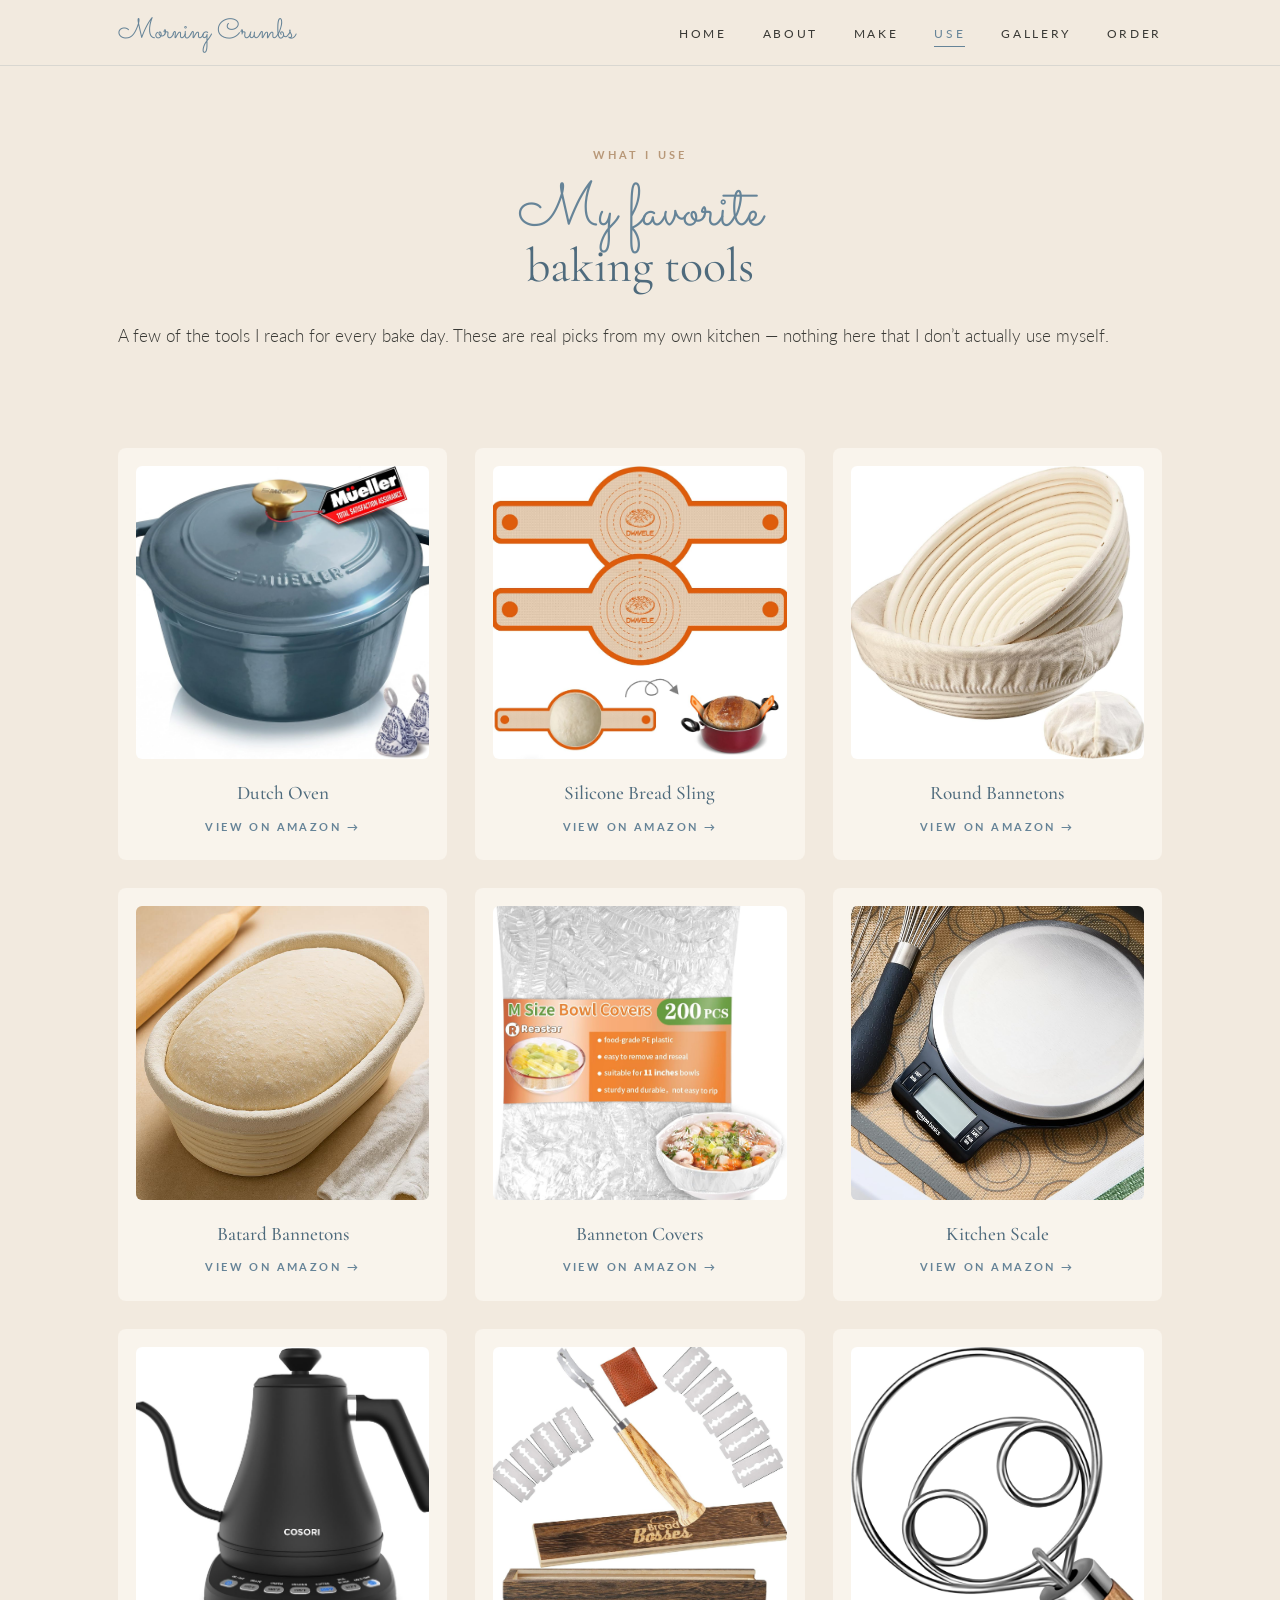
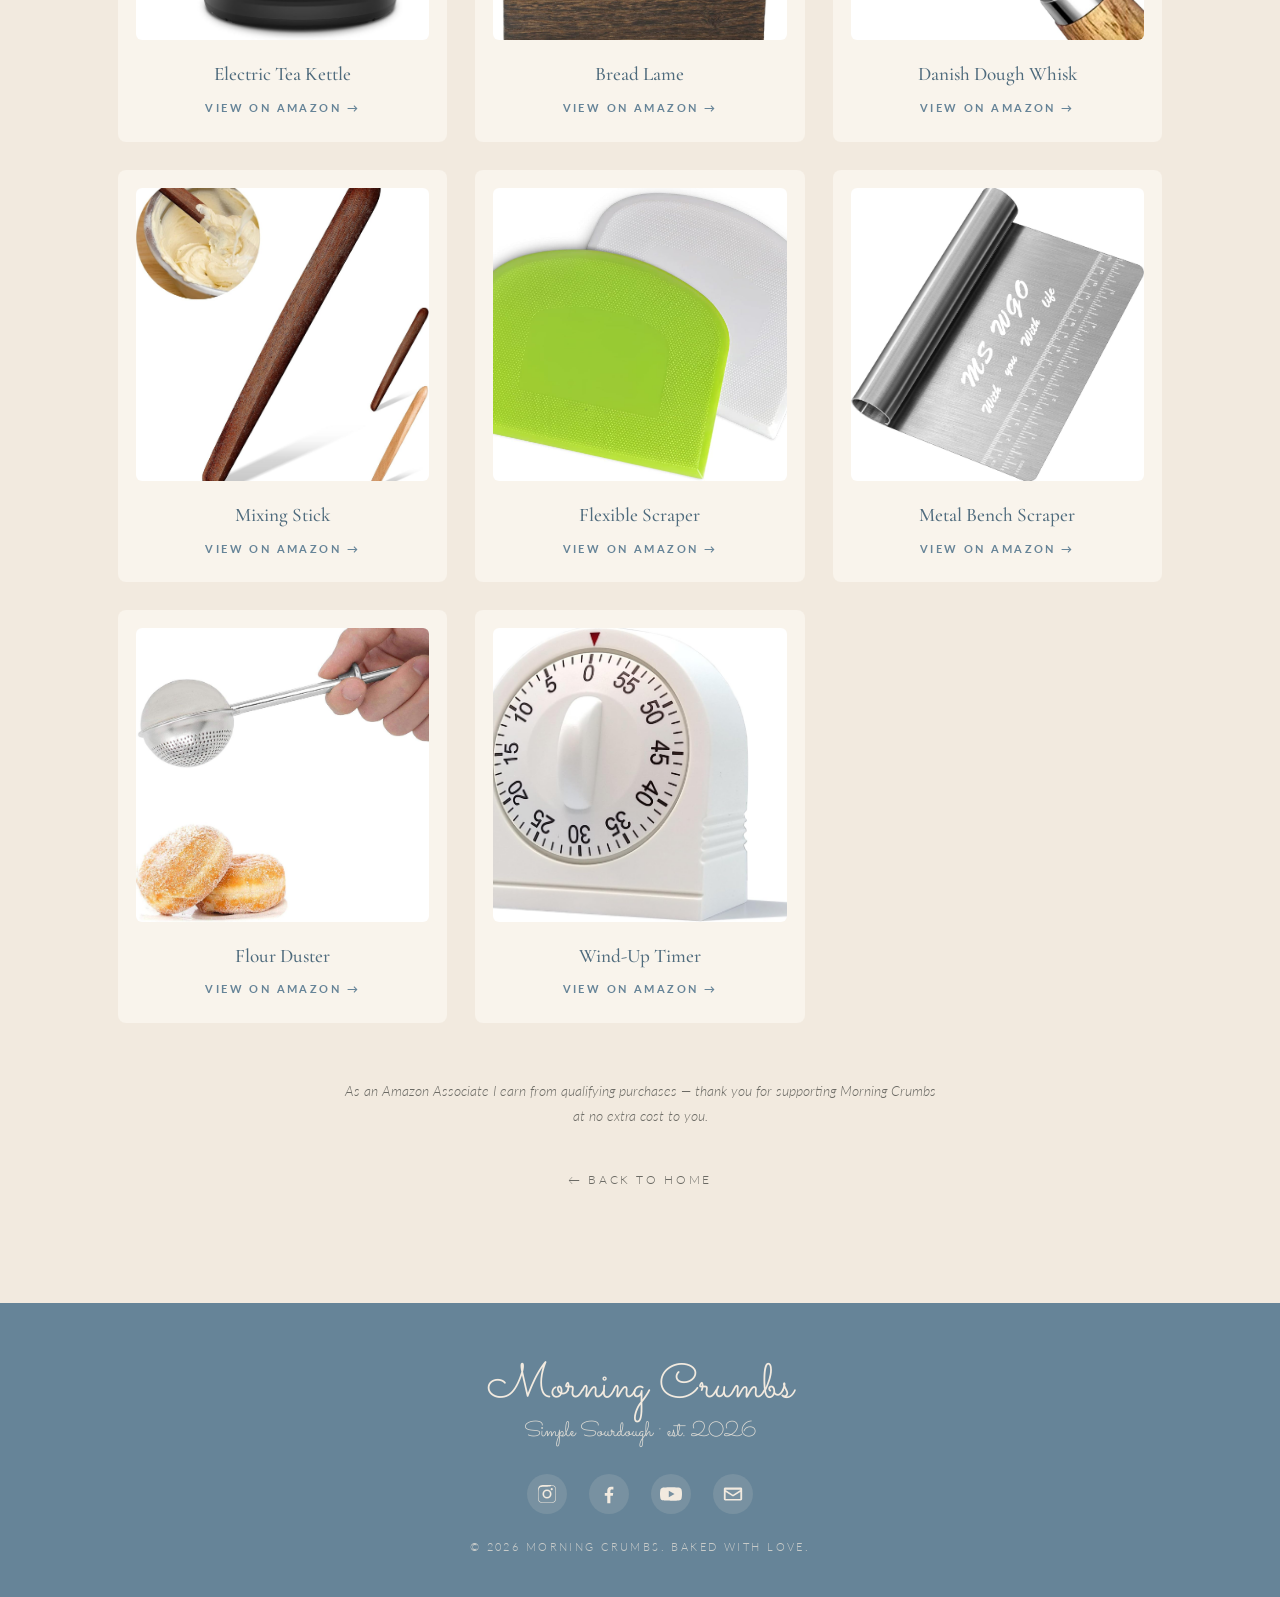
==== commit 18fc2cf1: "Update tools.html" ====
--- a/tools.html
+++ b/tools.html
@@ -66,7 +66,6 @@
             <div class="photo-placeholder" style="display:none;"><span>tool-dutch-oven.jpg</span></div>
           </div>
           <h3>Dutch Oven</h3>
-          <p>The trick to that crackly, bakery-style crust. Holds steam in the first half of the bake.</p>
           <span class="tool-link">View on Amazon &rarr;</span>
         </a>
 
@@ -76,7 +75,6 @@
             <div class="photo-placeholder" style="display:none;"><span>tool-bread-sling.jpg</span></div>
           </div>
           <h3>Silicone Bread Sling</h3>
-          <p>Lowers the dough into a hot Dutch oven safely &mdash; no burnt fingers, no dropped loaves.</p>
           <span class="tool-link">View on Amazon &rarr;</span>
         </a>
 
@@ -86,7 +84,6 @@
             <div class="photo-placeholder" style="display:none;"><span>tool-banneton-round.jpg</span></div>
           </div>
           <h3>Round Bannetons</h3>
-          <p>Where the dough rests during its final rise. Gives boules their pretty ringed shape.</p>
           <span class="tool-link">View on Amazon &rarr;</span>
         </a>
 
@@ -96,7 +93,6 @@
             <div class="photo-placeholder" style="display:none;"><span>tool-banneton-batard.jpg</span></div>
           </div>
           <h3>Batard Bannetons</h3>
-          <p>For longer, oval loaves &mdash; perfect for slicing and sandwiches.</p>
           <span class="tool-link">View on Amazon &rarr;</span>
         </a>
 
@@ -106,7 +102,6 @@
             <div class="photo-placeholder" style="display:none;"><span>tool-shower-caps.jpg</span></div>
           </div>
           <h3>Banneton Covers</h3>
-          <p>For covering loaves during the overnight cold proof in the fridge. I sew my own reusable linen covers, but these work beautifully in a pinch.</p>
           <span class="tool-link">View on Amazon &rarr;</span>
         </a>
 
@@ -116,7 +111,6 @@
             <div class="photo-placeholder" style="display:none;"><span>tool-scale.jpg</span></div>
           </div>
           <h3>Kitchen Scale</h3>
-          <p>Weigh, don&rsquo;t measure. Sourdough is mostly math &mdash; a good scale makes everything easier.</p>
           <span class="tool-link">View on Amazon &rarr;</span>
         </a>
 
@@ -126,7 +120,6 @@
             <div class="photo-placeholder" style="display:none;"><span>tool-kettle.jpg</span></div>
           </div>
           <h3>Electric Tea Kettle</h3>
-          <p>For getting your mix water to just the right temperature &mdash; those few degrees can make or break a happy starter.</p>
           <span class="tool-link">View on Amazon &rarr;</span>
         </a>
 
@@ -136,7 +129,6 @@
             <div class="photo-placeholder" style="display:none;"><span>tool-lame.jpg</span></div>
           </div>
           <h3>Bread Lame</h3>
-          <p>For scoring those signature ear-and-petal patterns into the top of the loaf.</p>
           <span class="tool-link">View on Amazon &rarr;</span>
         </a>
 
@@ -146,7 +138,6 @@
             <div class="photo-placeholder" style="display:none;"><span>tool-whisk.jpg</span></div>
           </div>
           <h3>Danish Dough Whisk</h3>
-          <p>Mixes shaggy dough without it climbing up your wrist. My favorite under-$15 tool.</p>
           <span class="tool-link">View on Amazon &rarr;</span>
         </a>
 
@@ -156,7 +147,6 @@
             <div class="photo-placeholder" style="display:none;"><span>tool-mixing-stick.jpg</span></div>
           </div>
           <h3>Mixing Stick</h3>
-          <p>For stirring flour and water together at the start of the bake &mdash; less mess than using your hands.</p>
           <span class="tool-link">View on Amazon &rarr;</span>
         </a>
 
@@ -166,7 +156,6 @@
             <div class="photo-placeholder" style="display:none;"><span>tool-flexible-scraper.jpg</span></div>
           </div>
           <h3>Flexible Scraper</h3>
-          <p>For coaxing sticky dough out of the bowl during stretch and folds &mdash; cheap and surprisingly essential.</p>
           <span class="tool-link">View on Amazon &rarr;</span>
         </a>
 
@@ -176,7 +165,6 @@
             <div class="photo-placeholder" style="display:none;"><span>tool-bench-scraper.jpg</span></div>
           </div>
           <h3>Metal Bench Scraper</h3>
-          <p>For shaping, dividing, and clearing the floury chaos off your counter at the end of a bake.</p>
           <span class="tool-link">View on Amazon &rarr;</span>
         </a>
 
@@ -186,7 +174,6 @@
             <div class="photo-placeholder" style="display:none;"><span>tool-flour-duster.jpg</span></div>
           </div>
           <h3>Flour Duster</h3>
-          <p>For an even dusting of flour on the dough before scoring &mdash; leaves those pretty floury patterns on the crust.</p>
           <span class="tool-link">View on Amazon &rarr;</span>
         </a>
 
@@ -196,7 +183,6 @@
             <div class="photo-placeholder" style="display:none;"><span>tool-timer.jpg</span></div>
           </div>
           <h3>Wind-Up Timer</h3>
-          <p>Not necessary, but lovely &mdash; a soft tick on the counter that fits the slow rhythm of bread better than a phone alarm.</p>
           <span class="tool-link">View on Amazon &rarr;</span>
         </a>
       </div>
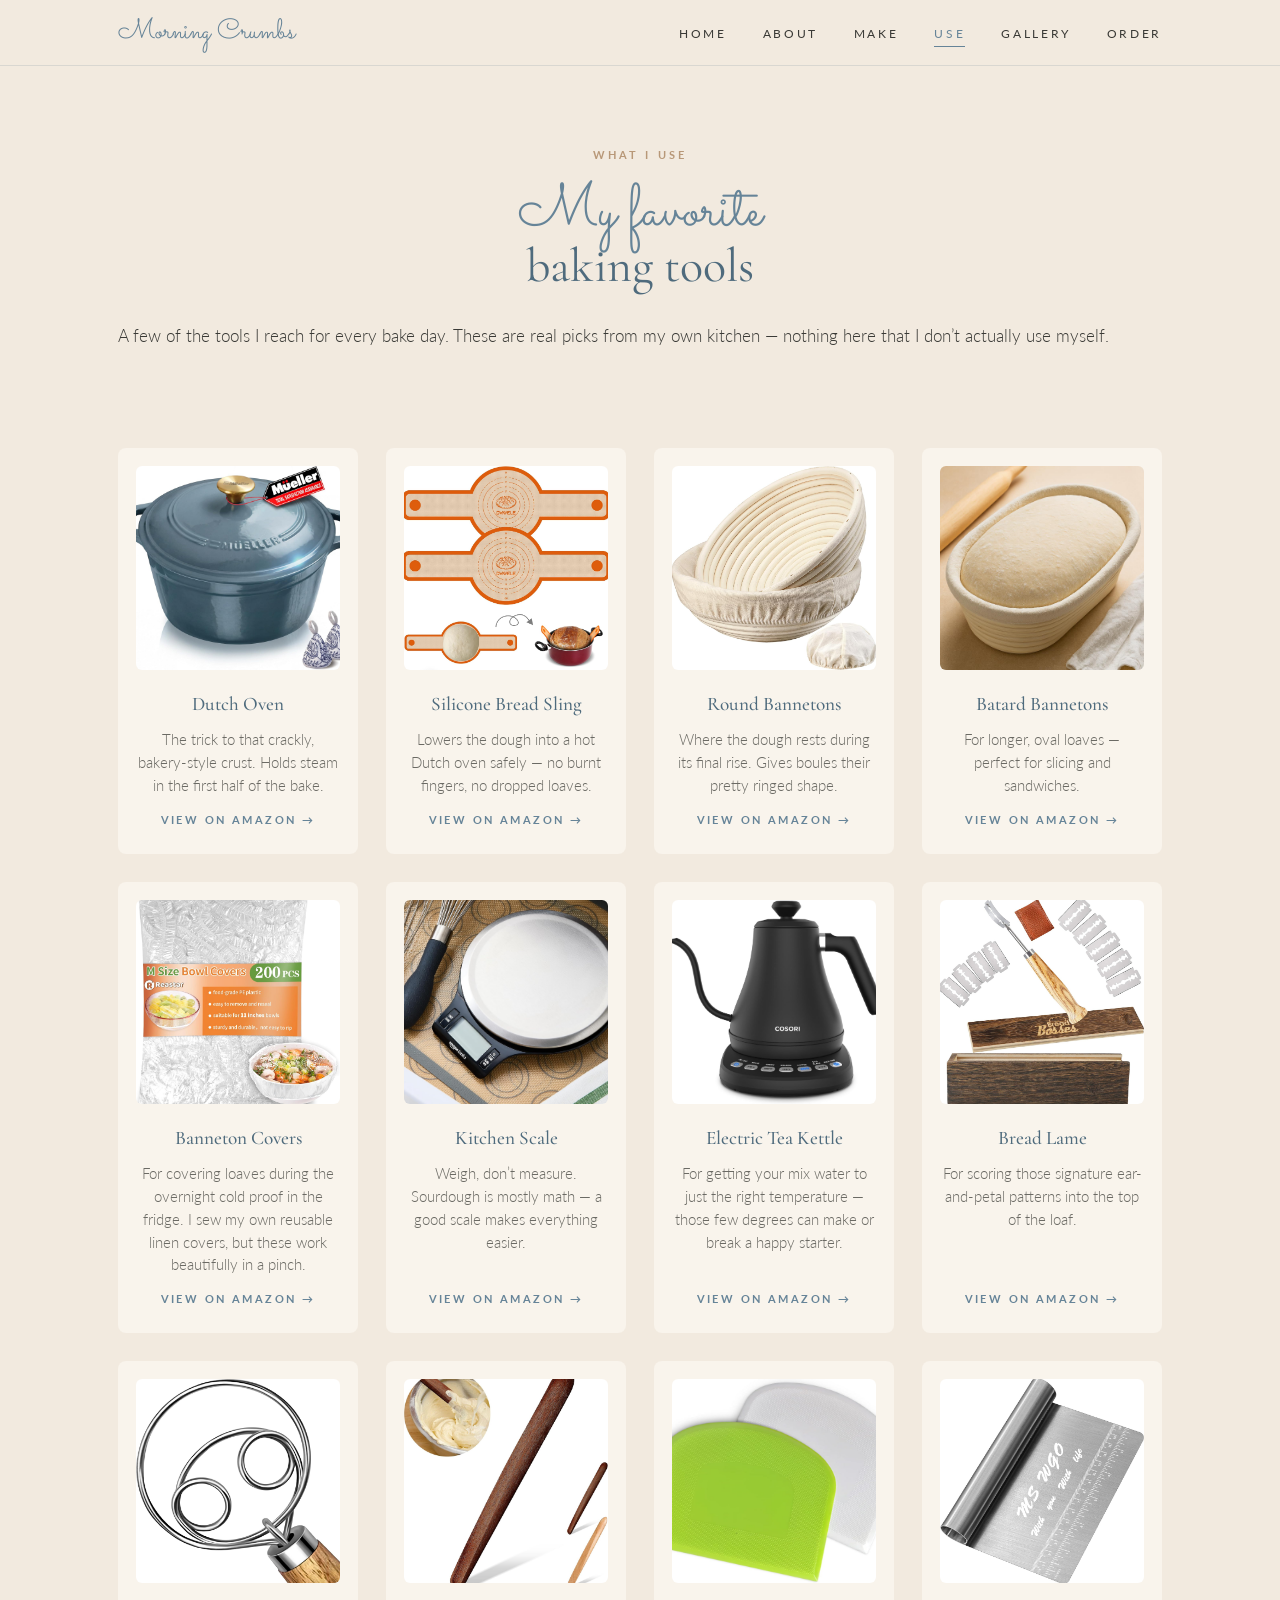
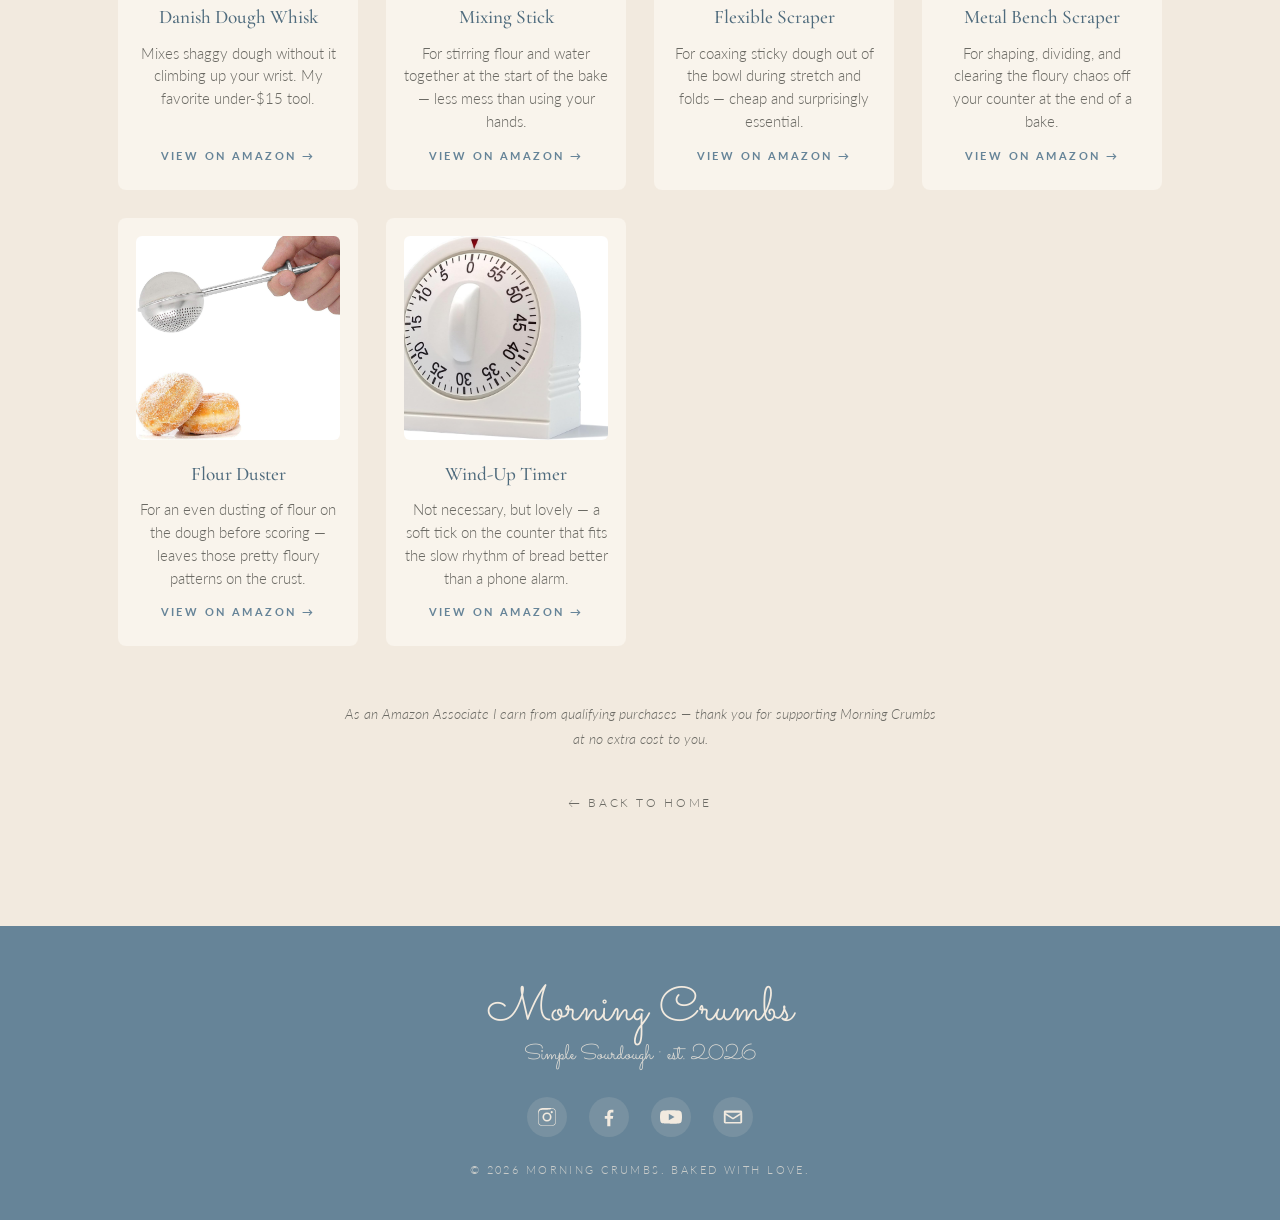
==== commit dc2061c2: "Add files via upload" ====
--- a/tools.html
+++ b/tools.html
@@ -66,6 +66,7 @@
             <div class="photo-placeholder" style="display:none;"><span>tool-dutch-oven.jpg</span></div>
           </div>
           <h3>Dutch Oven</h3>
+          <p>The trick to that crackly, bakery-style crust. Holds steam in the first half of the bake.</p>
           <span class="tool-link">View on Amazon &rarr;</span>
         </a>
 
@@ -75,6 +76,7 @@
             <div class="photo-placeholder" style="display:none;"><span>tool-bread-sling.jpg</span></div>
           </div>
           <h3>Silicone Bread Sling</h3>
+          <p>Lowers the dough into a hot Dutch oven safely &mdash; no burnt fingers, no dropped loaves.</p>
           <span class="tool-link">View on Amazon &rarr;</span>
         </a>
 
@@ -84,6 +86,7 @@
             <div class="photo-placeholder" style="display:none;"><span>tool-banneton-round.jpg</span></div>
           </div>
           <h3>Round Bannetons</h3>
+          <p>Where the dough rests during its final rise. Gives boules their pretty ringed shape.</p>
           <span class="tool-link">View on Amazon &rarr;</span>
         </a>
 
@@ -93,6 +96,7 @@
             <div class="photo-placeholder" style="display:none;"><span>tool-banneton-batard.jpg</span></div>
           </div>
           <h3>Batard Bannetons</h3>
+          <p>For longer, oval loaves &mdash; perfect for slicing and sandwiches.</p>
           <span class="tool-link">View on Amazon &rarr;</span>
         </a>
 
@@ -102,6 +106,7 @@
             <div class="photo-placeholder" style="display:none;"><span>tool-shower-caps.jpg</span></div>
           </div>
           <h3>Banneton Covers</h3>
+          <p>For covering loaves during the overnight cold proof in the fridge. I sew my own reusable linen covers, but these work beautifully in a pinch.</p>
           <span class="tool-link">View on Amazon &rarr;</span>
         </a>
 
@@ -111,6 +116,7 @@
             <div class="photo-placeholder" style="display:none;"><span>tool-scale.jpg</span></div>
           </div>
           <h3>Kitchen Scale</h3>
+          <p>Weigh, don&rsquo;t measure. Sourdough is mostly math &mdash; a good scale makes everything easier.</p>
           <span class="tool-link">View on Amazon &rarr;</span>
         </a>
 
@@ -120,6 +126,7 @@
             <div class="photo-placeholder" style="display:none;"><span>tool-kettle.jpg</span></div>
           </div>
           <h3>Electric Tea Kettle</h3>
+          <p>For getting your mix water to just the right temperature &mdash; those few degrees can make or break a happy starter.</p>
           <span class="tool-link">View on Amazon &rarr;</span>
         </a>
 
@@ -129,6 +136,7 @@
             <div class="photo-placeholder" style="display:none;"><span>tool-lame.jpg</span></div>
           </div>
           <h3>Bread Lame</h3>
+          <p>For scoring those signature ear-and-petal patterns into the top of the loaf.</p>
           <span class="tool-link">View on Amazon &rarr;</span>
         </a>
 
@@ -138,6 +146,7 @@
             <div class="photo-placeholder" style="display:none;"><span>tool-whisk.jpg</span></div>
           </div>
           <h3>Danish Dough Whisk</h3>
+          <p>Mixes shaggy dough without it climbing up your wrist. My favorite under-$15 tool.</p>
           <span class="tool-link">View on Amazon &rarr;</span>
         </a>
 
@@ -147,6 +156,7 @@
             <div class="photo-placeholder" style="display:none;"><span>tool-mixing-stick.jpg</span></div>
           </div>
           <h3>Mixing Stick</h3>
+          <p>For stirring flour and water together at the start of the bake &mdash; less mess than using your hands.</p>
           <span class="tool-link">View on Amazon &rarr;</span>
         </a>
 
@@ -156,6 +166,7 @@
             <div class="photo-placeholder" style="display:none;"><span>tool-flexible-scraper.jpg</span></div>
           </div>
           <h3>Flexible Scraper</h3>
+          <p>For coaxing sticky dough out of the bowl during stretch and folds &mdash; cheap and surprisingly essential.</p>
           <span class="tool-link">View on Amazon &rarr;</span>
         </a>
 
@@ -165,6 +176,7 @@
             <div class="photo-placeholder" style="display:none;"><span>tool-bench-scraper.jpg</span></div>
           </div>
           <h3>Metal Bench Scraper</h3>
+          <p>For shaping, dividing, and clearing the floury chaos off your counter at the end of a bake.</p>
           <span class="tool-link">View on Amazon &rarr;</span>
         </a>
 
@@ -174,6 +186,7 @@
             <div class="photo-placeholder" style="display:none;"><span>tool-flour-duster.jpg</span></div>
           </div>
           <h3>Flour Duster</h3>
+          <p>For an even dusting of flour on the dough before scoring &mdash; leaves those pretty floury patterns on the crust.</p>
           <span class="tool-link">View on Amazon &rarr;</span>
         </a>
 
@@ -183,6 +196,7 @@
             <div class="photo-placeholder" style="display:none;"><span>tool-timer.jpg</span></div>
           </div>
           <h3>Wind-Up Timer</h3>
+          <p>Not necessary, but lovely &mdash; a soft tick on the counter that fits the slow rhythm of bread better than a phone alarm.</p>
           <span class="tool-link">View on Amazon &rarr;</span>
         </a>
       </div>
--- a/styles.css
+++ b/styles.css
@@ -186,7 +186,7 @@
 /* ---------- hero ---------- */
 .hero {
   position: relative;
-  min-height: 88vh;
+  min-height: 72vh;
   display: flex;
   align-items: center;
   background:
@@ -198,8 +198,8 @@
 .hero-inner {
   text-align: center;
   width: 100%;
-  padding-top: 60px;
-  padding-bottom: 80px;
+  padding-top: 40px;
+  padding-bottom: 40px;
 }
 .hero-logo {
   max-width: 460px;
@@ -287,6 +287,12 @@
   color: var(--blue);
   margin-top: 24px !important;
 }
+.dedication {
+  padding-left: 40px;
+  margin-top: 20px !important;
+  font-style: italic;
+  color: var(--ink-soft);
+}
 .photo-placeholder {
   background: linear-gradient(135deg, var(--tan) 0%, var(--tan-deep) 100%);
   border-radius: 6px;
@@ -343,7 +349,7 @@
 }
 .tools-grid {
   display: grid;
-  grid-template-columns: repeat(3, 1fr);
+  grid-template-columns: repeat(auto-fit, minmax(220px, 1fr));
   gap: 28px;
 }
 .tool-card {
@@ -532,8 +538,28 @@
   margin-top: 56px;
 }
 
+/* ---------- why sourdough ---------- */
+.why { background: var(--cream); }
+.why-inner {
+  max-width: 720px;
+  margin: 0 auto;
+  text-align: center;
+}
+.why-inner p {
+  font-family: var(--font-display);
+  font-size: 1.1rem;
+  line-height: 1.7;
+  color: var(--ink);
+  margin: 0 0 18px;
+}
+.why-inner p em {
+  font-style: italic;
+  color: var(--blue);
+  font-weight: 500;
+}
+
 /* ---------- products ---------- */
-.products { background: var(--cream); }
+.products { background: var(--cream-soft); }
 .product-grid {
   margin-top: 56px;
   display: grid;
@@ -741,9 +767,6 @@
     gap: 48px;
   }
   .product-grid {
-    grid-template-columns: repeat(2, 1fr);
-  }
-  .tools-grid {
     grid-template-columns: repeat(2, 1fr);
   }
   .ig-placeholder-grid {
@@ -776,7 +799,7 @@
     padding: 18px 28px;
   }
   .product-grid { grid-template-columns: 1fr; }
-  .tools-grid { grid-template-columns: 1fr; gap: 18px; }
+  .tools-grid { gap: 18px; }
   .ig-placeholder-grid { grid-template-columns: repeat(2, 1fr); }
   .contact-form { padding: 24px; }
   .hero { min-height: 70vh; }
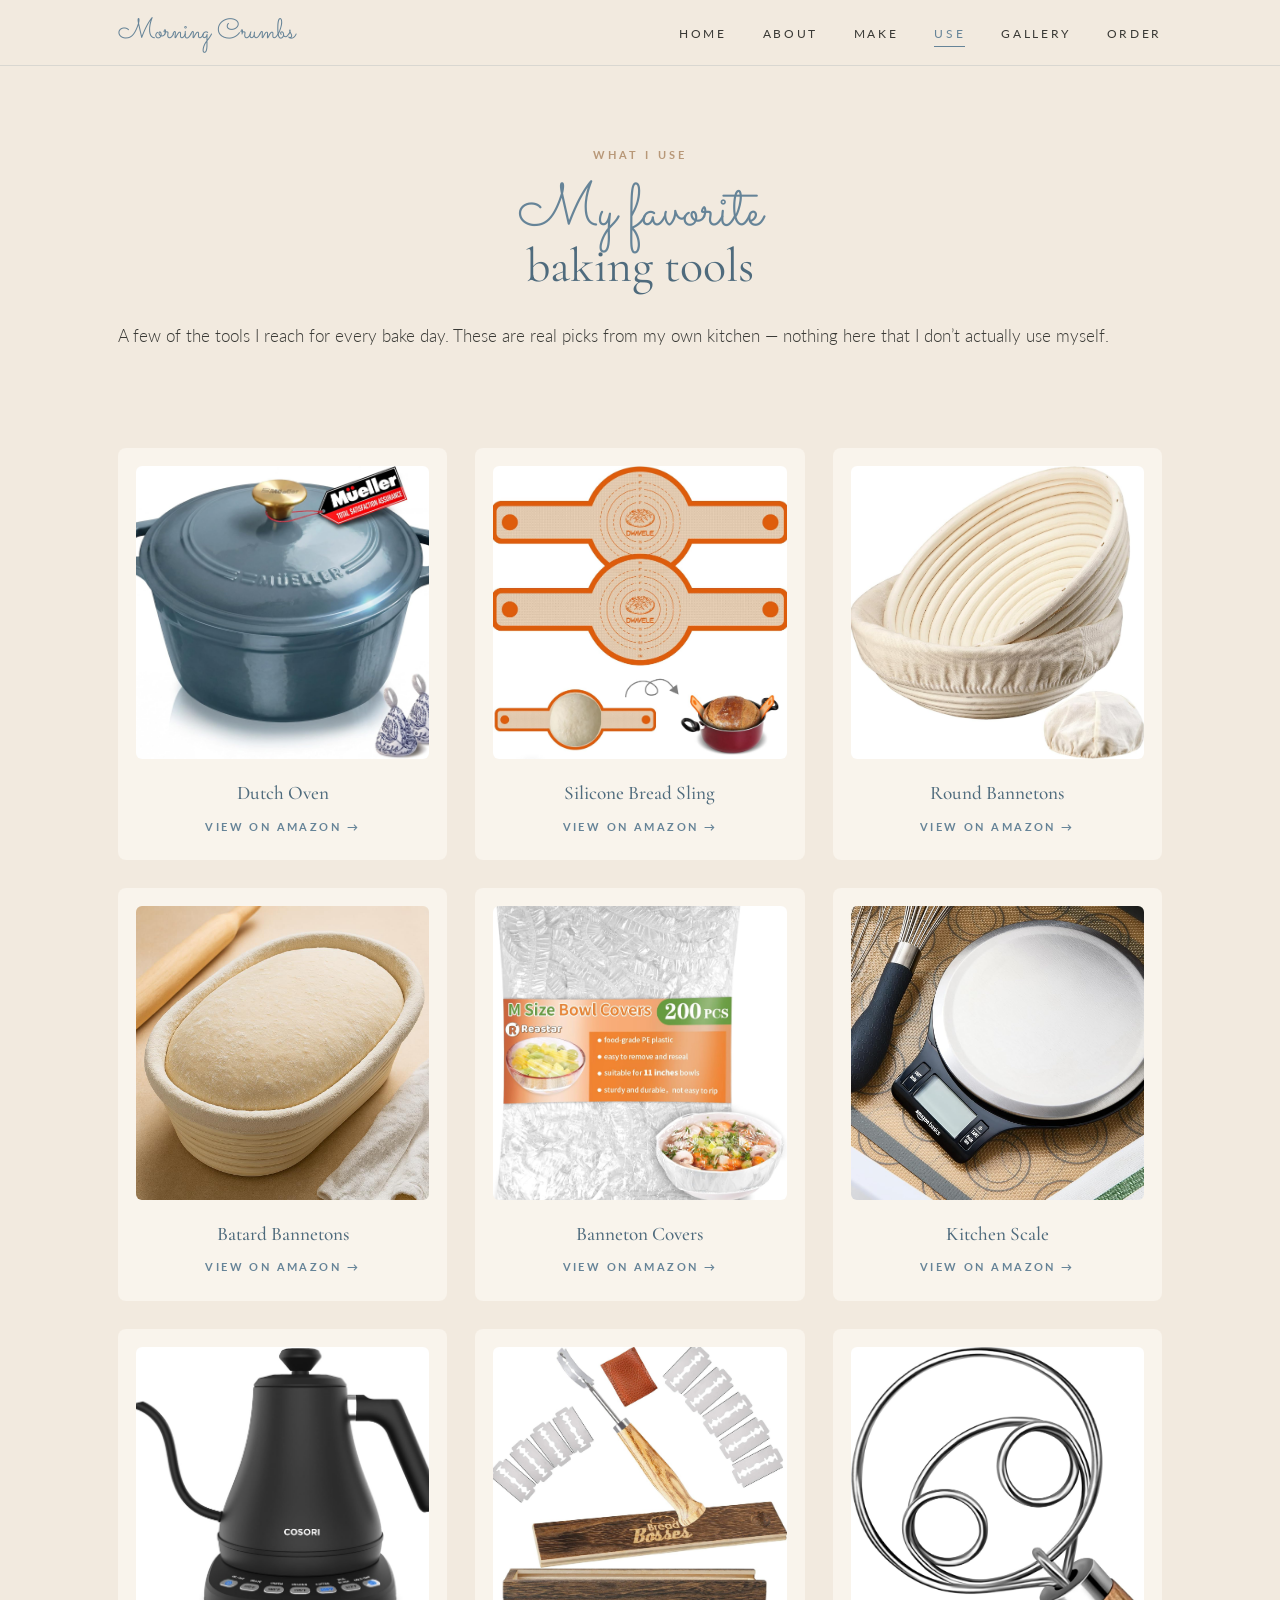
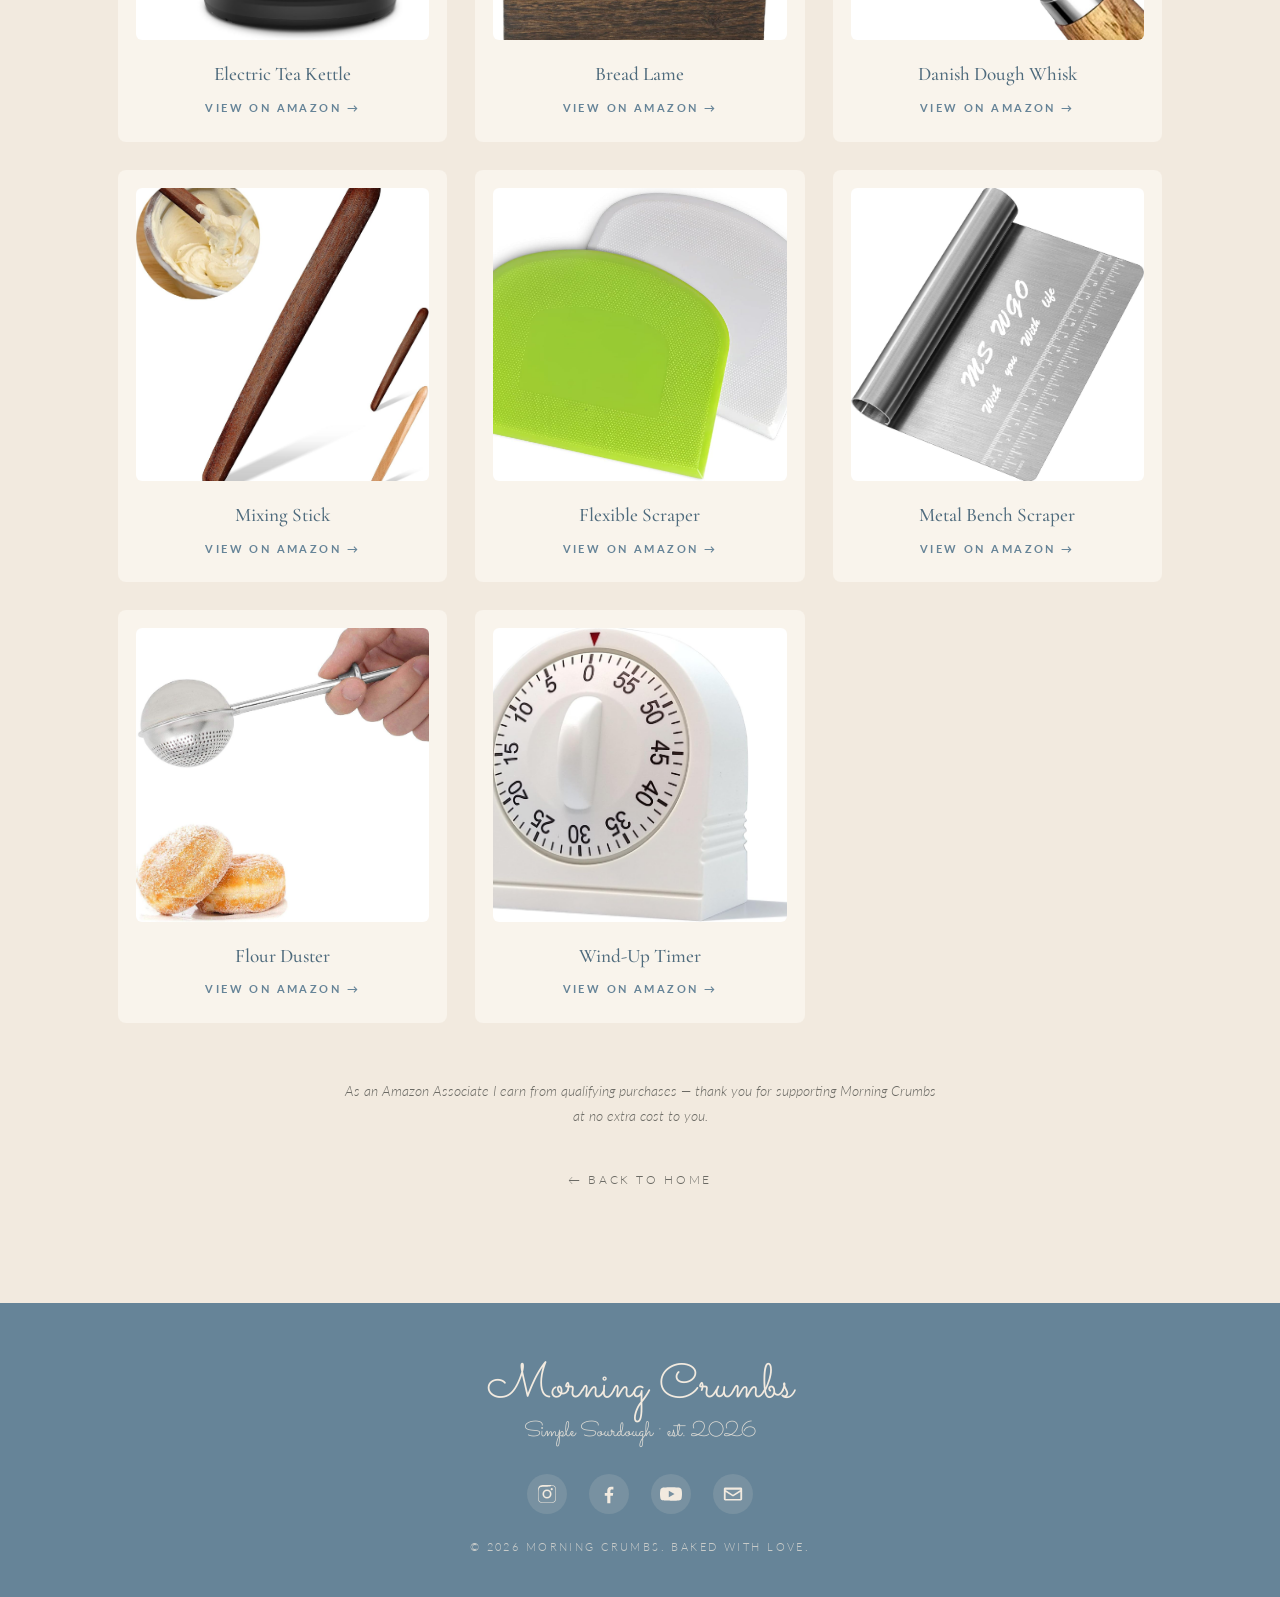
==== commit c12d20bc: "Merge branch 'main' into ClaudeEdits" ====
--- a/tools.html
+++ b/tools.html
@@ -66,7 +66,6 @@
             <div class="photo-placeholder" style="display:none;"><span>tool-dutch-oven.jpg</span></div>
           </div>
           <h3>Dutch Oven</h3>
-          <p>The trick to that crackly, bakery-style crust. Holds steam in the first half of the bake.</p>
           <span class="tool-link">View on Amazon &rarr;</span>
         </a>
 
@@ -76,7 +75,6 @@
             <div class="photo-placeholder" style="display:none;"><span>tool-bread-sling.jpg</span></div>
           </div>
           <h3>Silicone Bread Sling</h3>
-          <p>Lowers the dough into a hot Dutch oven safely &mdash; no burnt fingers, no dropped loaves.</p>
           <span class="tool-link">View on Amazon &rarr;</span>
         </a>
 
@@ -86,7 +84,6 @@
             <div class="photo-placeholder" style="display:none;"><span>tool-banneton-round.jpg</span></div>
           </div>
           <h3>Round Bannetons</h3>
-          <p>Where the dough rests during its final rise. Gives boules their pretty ringed shape.</p>
           <span class="tool-link">View on Amazon &rarr;</span>
         </a>
 
@@ -96,7 +93,6 @@
             <div class="photo-placeholder" style="display:none;"><span>tool-banneton-batard.jpg</span></div>
           </div>
           <h3>Batard Bannetons</h3>
-          <p>For longer, oval loaves &mdash; perfect for slicing and sandwiches.</p>
           <span class="tool-link">View on Amazon &rarr;</span>
         </a>
 
@@ -106,7 +102,6 @@
             <div class="photo-placeholder" style="display:none;"><span>tool-shower-caps.jpg</span></div>
           </div>
           <h3>Banneton Covers</h3>
-          <p>For covering loaves during the overnight cold proof in the fridge. I sew my own reusable linen covers, but these work beautifully in a pinch.</p>
           <span class="tool-link">View on Amazon &rarr;</span>
         </a>
 
@@ -116,7 +111,6 @@
             <div class="photo-placeholder" style="display:none;"><span>tool-scale.jpg</span></div>
           </div>
           <h3>Kitchen Scale</h3>
-          <p>Weigh, don&rsquo;t measure. Sourdough is mostly math &mdash; a good scale makes everything easier.</p>
           <span class="tool-link">View on Amazon &rarr;</span>
         </a>
 
@@ -126,7 +120,6 @@
             <div class="photo-placeholder" style="display:none;"><span>tool-kettle.jpg</span></div>
           </div>
           <h3>Electric Tea Kettle</h3>
-          <p>For getting your mix water to just the right temperature &mdash; those few degrees can make or break a happy starter.</p>
           <span class="tool-link">View on Amazon &rarr;</span>
         </a>
 
@@ -136,7 +129,6 @@
             <div class="photo-placeholder" style="display:none;"><span>tool-lame.jpg</span></div>
           </div>
           <h3>Bread Lame</h3>
-          <p>For scoring those signature ear-and-petal patterns into the top of the loaf.</p>
           <span class="tool-link">View on Amazon &rarr;</span>
         </a>
 
@@ -146,7 +138,6 @@
             <div class="photo-placeholder" style="display:none;"><span>tool-whisk.jpg</span></div>
           </div>
           <h3>Danish Dough Whisk</h3>
-          <p>Mixes shaggy dough without it climbing up your wrist. My favorite under-$15 tool.</p>
           <span class="tool-link">View on Amazon &rarr;</span>
         </a>
 
@@ -156,7 +147,6 @@
             <div class="photo-placeholder" style="display:none;"><span>tool-mixing-stick.jpg</span></div>
           </div>
           <h3>Mixing Stick</h3>
-          <p>For stirring flour and water together at the start of the bake &mdash; less mess than using your hands.</p>
           <span class="tool-link">View on Amazon &rarr;</span>
         </a>
 
@@ -166,7 +156,6 @@
             <div class="photo-placeholder" style="display:none;"><span>tool-flexible-scraper.jpg</span></div>
           </div>
           <h3>Flexible Scraper</h3>
-          <p>For coaxing sticky dough out of the bowl during stretch and folds &mdash; cheap and surprisingly essential.</p>
           <span class="tool-link">View on Amazon &rarr;</span>
         </a>
 
@@ -176,7 +165,6 @@
             <div class="photo-placeholder" style="display:none;"><span>tool-bench-scraper.jpg</span></div>
           </div>
           <h3>Metal Bench Scraper</h3>
-          <p>For shaping, dividing, and clearing the floury chaos off your counter at the end of a bake.</p>
           <span class="tool-link">View on Amazon &rarr;</span>
         </a>
 
@@ -186,7 +174,6 @@
             <div class="photo-placeholder" style="display:none;"><span>tool-flour-duster.jpg</span></div>
           </div>
           <h3>Flour Duster</h3>
-          <p>For an even dusting of flour on the dough before scoring &mdash; leaves those pretty floury patterns on the crust.</p>
           <span class="tool-link">View on Amazon &rarr;</span>
         </a>
 
@@ -196,7 +183,6 @@
             <div class="photo-placeholder" style="display:none;"><span>tool-timer.jpg</span></div>
           </div>
           <h3>Wind-Up Timer</h3>
-          <p>Not necessary, but lovely &mdash; a soft tick on the counter that fits the slow rhythm of bread better than a phone alarm.</p>
           <span class="tool-link">View on Amazon &rarr;</span>
         </a>
       </div>
--- a/styles.css
+++ b/styles.css
@@ -349,7 +349,7 @@
 }
 .tools-grid {
   display: grid;
-  grid-template-columns: repeat(auto-fit, minmax(220px, 1fr));
+  grid-template-columns: repeat(3, 1fr);
   gap: 28px;
 }
 .tool-card {
@@ -538,26 +538,6 @@
   margin-top: 56px;
 }
 
-/* ---------- why sourdough ---------- */
-.why { background: var(--cream); }
-.why-inner {
-  max-width: 720px;
-  margin: 0 auto;
-  text-align: center;
-}
-.why-inner p {
-  font-family: var(--font-display);
-  font-size: 1.1rem;
-  line-height: 1.7;
-  color: var(--ink);
-  margin: 0 0 18px;
-}
-.why-inner p em {
-  font-style: italic;
-  color: var(--blue);
-  font-weight: 500;
-}
-
 /* ---------- products ---------- */
 .products { background: var(--cream-soft); }
 .product-grid {
@@ -767,6 +747,9 @@
     gap: 48px;
   }
   .product-grid {
+    grid-template-columns: repeat(2, 1fr);
+  }
+  .tools-grid {
     grid-template-columns: repeat(2, 1fr);
   }
   .ig-placeholder-grid {
@@ -799,7 +782,7 @@
     padding: 18px 28px;
   }
   .product-grid { grid-template-columns: 1fr; }
-  .tools-grid { gap: 18px; }
+  .tools-grid { grid-template-columns: 1fr; gap: 18px; }
   .ig-placeholder-grid { grid-template-columns: repeat(2, 1fr); }
   .contact-form { padding: 24px; }
   .hero { min-height: 70vh; }
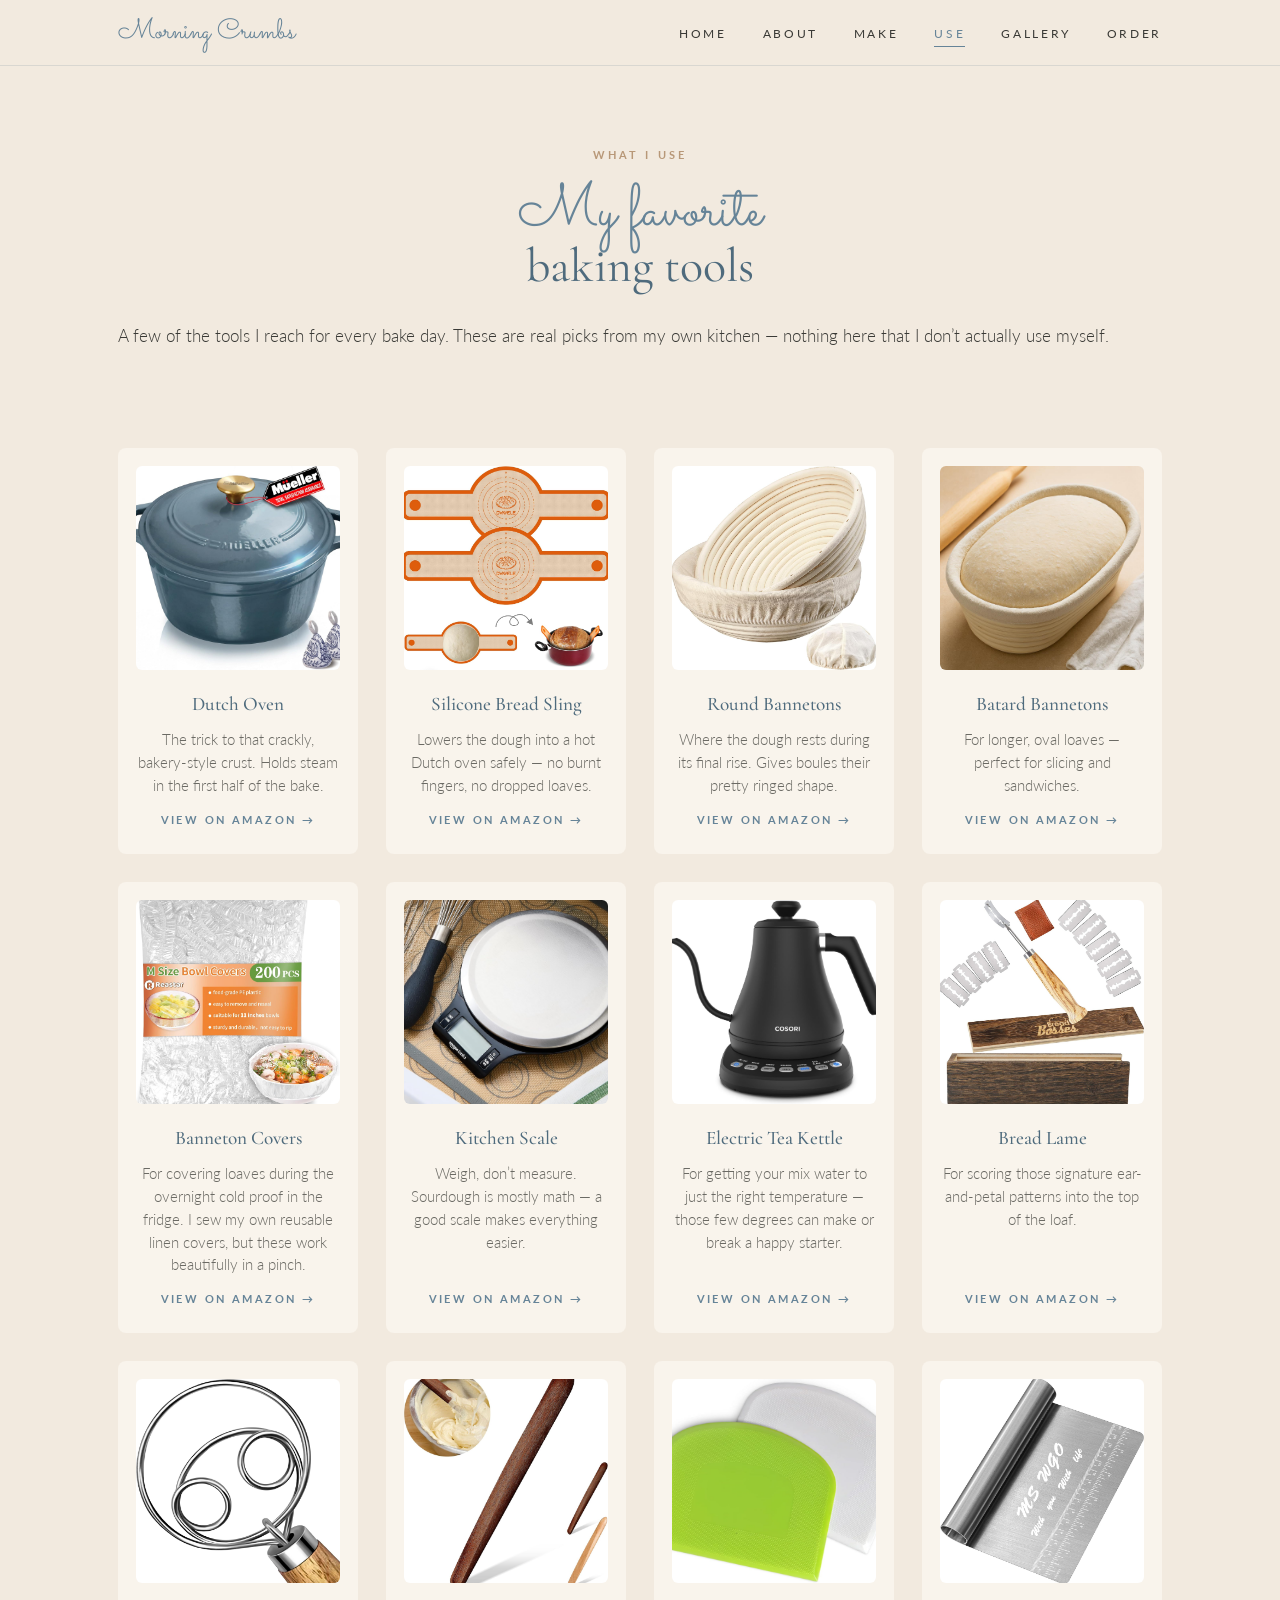
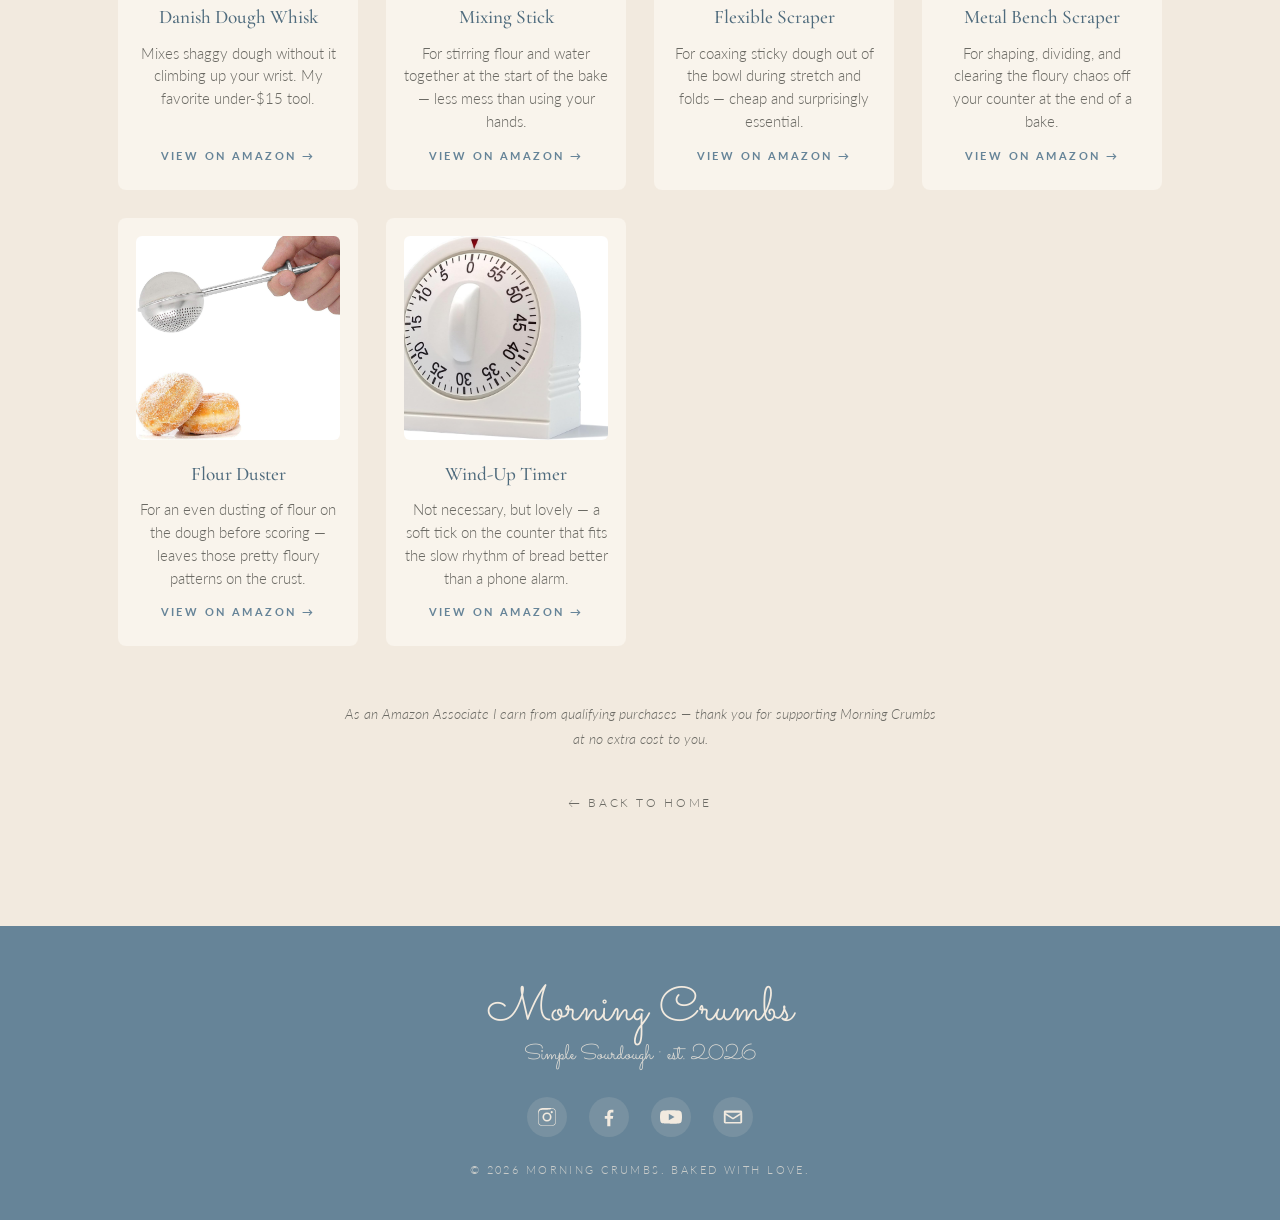
==== commit 09c19f26: "updates css for why sourdough section" ====
--- a/tools.html
+++ b/tools.html
@@ -66,6 +66,7 @@
             <div class="photo-placeholder" style="display:none;"><span>tool-dutch-oven.jpg</span></div>
           </div>
           <h3>Dutch Oven</h3>
+          <p>The trick to that crackly, bakery-style crust. Holds steam in the first half of the bake.</p>
           <span class="tool-link">View on Amazon &rarr;</span>
         </a>
 
@@ -75,6 +76,7 @@
             <div class="photo-placeholder" style="display:none;"><span>tool-bread-sling.jpg</span></div>
           </div>
           <h3>Silicone Bread Sling</h3>
+          <p>Lowers the dough into a hot Dutch oven safely &mdash; no burnt fingers, no dropped loaves.</p>
           <span class="tool-link">View on Amazon &rarr;</span>
         </a>
 
@@ -84,6 +86,7 @@
             <div class="photo-placeholder" style="display:none;"><span>tool-banneton-round.jpg</span></div>
           </div>
           <h3>Round Bannetons</h3>
+          <p>Where the dough rests during its final rise. Gives boules their pretty ringed shape.</p>
           <span class="tool-link">View on Amazon &rarr;</span>
         </a>
 
@@ -93,6 +96,7 @@
             <div class="photo-placeholder" style="display:none;"><span>tool-banneton-batard.jpg</span></div>
           </div>
           <h3>Batard Bannetons</h3>
+          <p>For longer, oval loaves &mdash; perfect for slicing and sandwiches.</p>
           <span class="tool-link">View on Amazon &rarr;</span>
         </a>
 
@@ -102,6 +106,7 @@
             <div class="photo-placeholder" style="display:none;"><span>tool-shower-caps.jpg</span></div>
           </div>
           <h3>Banneton Covers</h3>
+          <p>For covering loaves during the overnight cold proof in the fridge. I sew my own reusable linen covers, but these work beautifully in a pinch.</p>
           <span class="tool-link">View on Amazon &rarr;</span>
         </a>
 
@@ -111,6 +116,7 @@
             <div class="photo-placeholder" style="display:none;"><span>tool-scale.jpg</span></div>
           </div>
           <h3>Kitchen Scale</h3>
+          <p>Weigh, don&rsquo;t measure. Sourdough is mostly math &mdash; a good scale makes everything easier.</p>
           <span class="tool-link">View on Amazon &rarr;</span>
         </a>
 
@@ -120,6 +126,7 @@
             <div class="photo-placeholder" style="display:none;"><span>tool-kettle.jpg</span></div>
           </div>
           <h3>Electric Tea Kettle</h3>
+          <p>For getting your mix water to just the right temperature &mdash; those few degrees can make or break a happy starter.</p>
           <span class="tool-link">View on Amazon &rarr;</span>
         </a>
 
@@ -129,6 +136,7 @@
             <div class="photo-placeholder" style="display:none;"><span>tool-lame.jpg</span></div>
           </div>
           <h3>Bread Lame</h3>
+          <p>For scoring those signature ear-and-petal patterns into the top of the loaf.</p>
           <span class="tool-link">View on Amazon &rarr;</span>
         </a>
 
@@ -138,6 +146,7 @@
             <div class="photo-placeholder" style="display:none;"><span>tool-whisk.jpg</span></div>
           </div>
           <h3>Danish Dough Whisk</h3>
+          <p>Mixes shaggy dough without it climbing up your wrist. My favorite under-$15 tool.</p>
           <span class="tool-link">View on Amazon &rarr;</span>
         </a>
 
@@ -147,6 +156,7 @@
             <div class="photo-placeholder" style="display:none;"><span>tool-mixing-stick.jpg</span></div>
           </div>
           <h3>Mixing Stick</h3>
+          <p>For stirring flour and water together at the start of the bake &mdash; less mess than using your hands.</p>
           <span class="tool-link">View on Amazon &rarr;</span>
         </a>
 
@@ -156,6 +166,7 @@
             <div class="photo-placeholder" style="display:none;"><span>tool-flexible-scraper.jpg</span></div>
           </div>
           <h3>Flexible Scraper</h3>
+          <p>For coaxing sticky dough out of the bowl during stretch and folds &mdash; cheap and surprisingly essential.</p>
           <span class="tool-link">View on Amazon &rarr;</span>
         </a>
 
@@ -165,6 +176,7 @@
             <div class="photo-placeholder" style="display:none;"><span>tool-bench-scraper.jpg</span></div>
           </div>
           <h3>Metal Bench Scraper</h3>
+          <p>For shaping, dividing, and clearing the floury chaos off your counter at the end of a bake.</p>
           <span class="tool-link">View on Amazon &rarr;</span>
         </a>
 
@@ -174,6 +186,7 @@
             <div class="photo-placeholder" style="display:none;"><span>tool-flour-duster.jpg</span></div>
           </div>
           <h3>Flour Duster</h3>
+          <p>For an even dusting of flour on the dough before scoring &mdash; leaves those pretty floury patterns on the crust.</p>
           <span class="tool-link">View on Amazon &rarr;</span>
         </a>
 
@@ -183,6 +196,7 @@
             <div class="photo-placeholder" style="display:none;"><span>tool-timer.jpg</span></div>
           </div>
           <h3>Wind-Up Timer</h3>
+          <p>Not necessary, but lovely &mdash; a soft tick on the counter that fits the slow rhythm of bread better than a phone alarm.</p>
           <span class="tool-link">View on Amazon &rarr;</span>
         </a>
       </div>
--- a/styles.css
+++ b/styles.css
@@ -349,7 +349,7 @@
 }
 .tools-grid {
   display: grid;
-  grid-template-columns: repeat(3, 1fr);
+  grid-template-columns: repeat(auto-fit, minmax(220px, 1fr));
   gap: 28px;
 }
 .tool-card {
@@ -538,6 +538,26 @@
   margin-top: 56px;
 }
 
+/* ---------- why sourdough ---------- */
+.why { background: var(--cream); }
+.why-inner {
+  max-width: 720px;
+  margin: 0 auto;
+  text-align: center;
+}
+.why-inner p {
+  font-family: var(--font-display);
+  font-size: 1.1rem;
+  line-height: 1.7;
+  color: var(--ink);
+  margin: 0 0 18px;
+}
+.why-inner p em {
+  font-style: italic;
+  color: var(--blue);
+  font-weight: 500;
+}
+
 /* ---------- products ---------- */
 .products { background: var(--cream-soft); }
 .product-grid {
@@ -747,9 +767,6 @@
     gap: 48px;
   }
   .product-grid {
-    grid-template-columns: repeat(2, 1fr);
-  }
-  .tools-grid {
     grid-template-columns: repeat(2, 1fr);
   }
   .ig-placeholder-grid {
@@ -782,7 +799,7 @@
     padding: 18px 28px;
   }
   .product-grid { grid-template-columns: 1fr; }
-  .tools-grid { grid-template-columns: 1fr; gap: 18px; }
+  .tools-grid { gap: 18px; }
   .ig-placeholder-grid { grid-template-columns: repeat(2, 1fr); }
   .contact-form { padding: 24px; }
   .hero { min-height: 70vh; }
